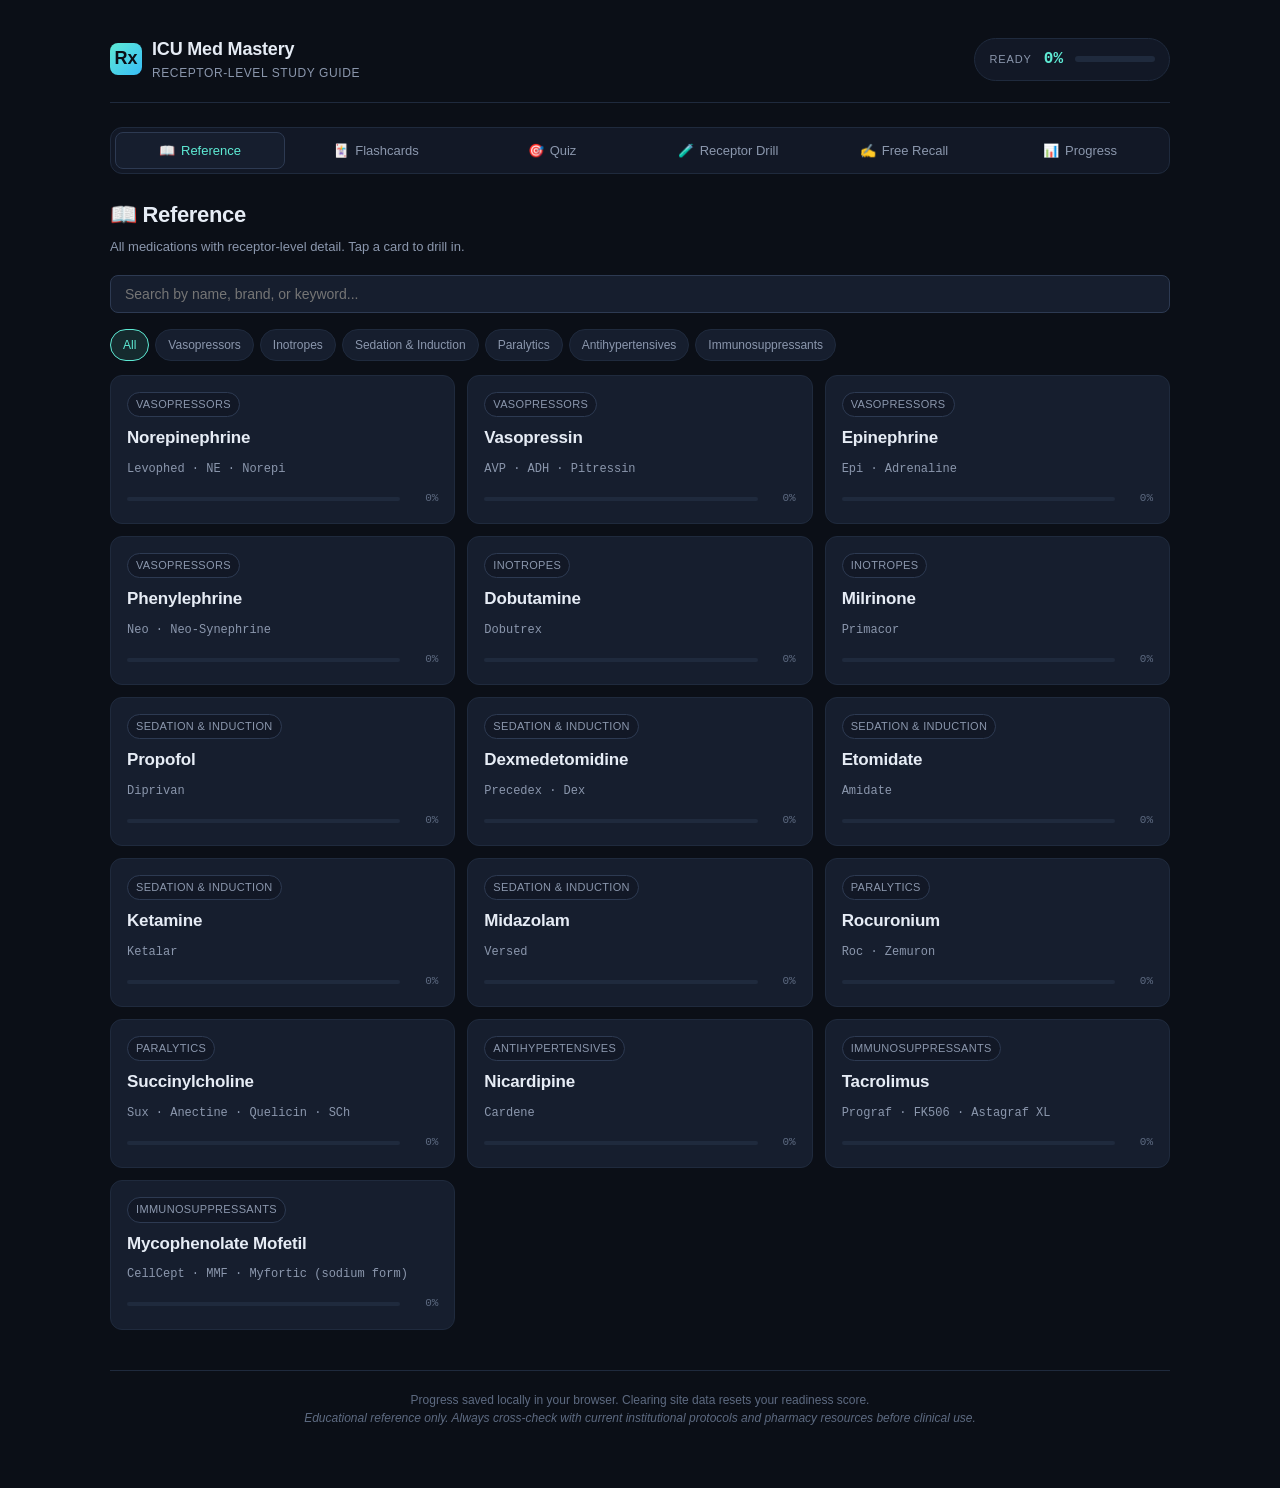
==== index.html @ 399fc619 "Initial commit: ICU Med Mastery study guide" ====
<!doctype html>
<html lang="en">
  <head>
    <meta charset="utf-8" />
    <meta name="viewport" content="width=device-width, initial-scale=1.0, viewport-fit=cover" />
    <meta name="theme-color" content="#0b0f17" />
    <title>ICU Med Mastery — Receptor-Level Study Guide</title>
    <meta name="description" content="Interactive study tool for high-yield ICU medications — vasopressors, inotropes, sedatives, paralytics, transplant meds. Receptor-level mastery." />
    <link rel="stylesheet" href="./styles.css" />
    <link rel="icon" type="image/svg+xml" href="data:image/svg+xml,%3Csvg xmlns='http://www.w3.org/2000/svg' viewBox='0 0 64 64'%3E%3Crect width='64' height='64' rx='14' fill='%235eead4'/%3E%3Ctext x='50%25' y='58%25' text-anchor='middle' font-family='-apple-system,sans-serif' font-size='32' font-weight='700' fill='%230b0f17'%3ERx%3C/text%3E%3C/svg%3E" />
  </head>
  <body>
    <div class="app">
      <header class="topbar">
        <div class="brand">
          <div class="logo">Rx</div>
          <div>
            <h1>ICU Med Mastery</h1>
            <div class="subtitle">Receptor-level study guide</div>
          </div>
        </div>
        <div class="readiness-pill" title="Overall readiness across all medications">
          <span class="label">Ready</span>
          <span class="score" id="readiness-score">0%</span>
          <div class="readiness-bar"><div class="fill" id="readiness-fill" style="width:0%"></div></div>
        </div>
      </header>

      <nav class="modes" role="tablist">
        <button class="mode-tab active" data-view="view-reference"><span class="icon">📖</span>Reference</button>
        <button class="mode-tab" data-view="view-flashcards"><span class="icon">🃏</span>Flashcards</button>
        <button class="mode-tab" data-view="view-quiz"><span class="icon">🎯</span>Quiz</button>
        <button class="mode-tab" data-view="view-receptor"><span class="icon">🧪</span>Receptor Drill</button>
        <button class="mode-tab" data-view="view-recall"><span class="icon">✍️</span>Free Recall</button>
        <button class="mode-tab" data-view="view-progress"><span class="icon">📊</span>Progress</button>
      </nav>

      <main>
        <section id="view-reference" class="view active"></section>
        <section id="view-flashcards" class="view"></section>
        <section id="view-quiz" class="view"></section>
        <section id="view-receptor" class="view"></section>
        <section id="view-recall" class="view"></section>
        <section id="view-progress" class="view"></section>
      </main>

      <footer>
        <div>Progress saved locally in your browser. Clearing site data resets your readiness score.</div>
        <div class="disclaimer">Educational reference only. Always cross-check with current institutional protocols and pharmacy resources before clinical use.</div>
      </footer>
    </div>

    <script src="./medications.js"></script>
    <script src="./app.js"></script>
  </body>
</html>
---- styles.css ----
/* ============================================================
   ICU Med Mastery — clinical study interface
   ============================================================ */

:root {
  --bg: #0b0f17;
  --bg-elevated: #121826;
  --bg-card: #161e2e;
  --bg-card-hover: #1c2638;
  --border: #1f2a3d;
  --border-strong: #2d3a52;
  --text: #e6ecf5;
  --text-muted: #8b97ad;
  --text-dim: #5d6a81;
  --accent: #5eead4;
  --accent-strong: #14b8a6;
  --accent-dim: rgba(94, 234, 212, 0.12);
  --danger: #f87171;
  --danger-dim: rgba(248, 113, 113, 0.12);
  --warning: #fbbf24;
  --warning-dim: rgba(251, 191, 36, 0.12);
  --success: #34d399;
  --success-dim: rgba(52, 211, 153, 0.12);
  --info: #60a5fa;
  --info-dim: rgba(96, 165, 250, 0.12);
  --shadow: 0 8px 24px rgba(0, 0, 0, 0.35);
  --radius: 12px;
  --radius-sm: 8px;
  --font-mono: ui-monospace, "SF Mono", Menlo, Consolas, monospace;
}

* { box-sizing: border-box; }

html, body {
  margin: 0;
  padding: 0;
  background: var(--bg);
  color: var(--text);
  font-family: -apple-system, BlinkMacSystemFont, "Inter", "Segoe UI", Roboto, sans-serif;
  -webkit-font-smoothing: antialiased;
  line-height: 1.55;
  font-size: 15px;
}

a { color: var(--accent); text-decoration: none; }
a:hover { text-decoration: underline; }

button {
  font-family: inherit;
  cursor: pointer;
  border: 1px solid var(--border-strong);
  background: var(--bg-card);
  color: var(--text);
  padding: 8px 14px;
  border-radius: var(--radius-sm);
  font-size: 14px;
  transition: all 0.15s ease;
}
button:hover:not(:disabled) {
  background: var(--bg-card-hover);
  border-color: var(--accent);
}
button:disabled { opacity: 0.5; cursor: not-allowed; }
button.primary {
  background: var(--accent);
  color: #0b0f17;
  border-color: var(--accent);
  font-weight: 600;
}
button.primary:hover:not(:disabled) { background: var(--accent-strong); }
button.ghost { background: transparent; border-color: var(--border); }
button.danger { color: var(--danger); border-color: var(--danger); }
button.danger:hover:not(:disabled) { background: var(--danger-dim); }

/* ───── Layout ───── */
.app {
  max-width: 1100px;
  margin: 0 auto;
  padding: 24px 20px 60px;
}

header.topbar {
  display: flex;
  align-items: center;
  justify-content: space-between;
  gap: 20px;
  padding: 12px 0 20px;
  border-bottom: 1px solid var(--border);
  margin-bottom: 24px;
}
header .brand {
  display: flex;
  align-items: center;
  gap: 10px;
}
header .brand .logo {
  width: 32px;
  height: 32px;
  border-radius: 8px;
  background: linear-gradient(135deg, var(--accent), #38bdf8);
  display: grid;
  place-items: center;
  color: #0b0f17;
  font-weight: 700;
  font-size: 18px;
}
header .brand h1 {
  margin: 0;
  font-size: 18px;
  letter-spacing: -0.01em;
}
header .brand .subtitle {
  color: var(--text-muted);
  font-size: 12px;
  letter-spacing: 0.05em;
  text-transform: uppercase;
}

.readiness-pill {
  display: flex;
  align-items: center;
  gap: 12px;
  background: var(--bg-elevated);
  border: 1px solid var(--border);
  padding: 8px 14px;
  border-radius: 999px;
}
.readiness-pill .label {
  font-size: 11px;
  color: var(--text-muted);
  letter-spacing: 0.08em;
  text-transform: uppercase;
}
.readiness-pill .score {
  font-family: var(--font-mono);
  font-size: 16px;
  font-weight: 700;
  color: var(--accent);
}
.readiness-bar {
  width: 80px;
  height: 6px;
  background: var(--border);
  border-radius: 999px;
  overflow: hidden;
}
.readiness-bar .fill {
  height: 100%;
  background: linear-gradient(90deg, var(--danger), var(--warning), var(--success));
  transition: width 0.4s ease;
}

/* ───── Mode tabs ───── */
.modes {
  display: flex;
  gap: 6px;
  flex-wrap: wrap;
  margin-bottom: 24px;
  padding: 4px;
  background: var(--bg-elevated);
  border: 1px solid var(--border);
  border-radius: var(--radius);
}
.mode-tab {
  padding: 10px 16px;
  border-radius: var(--radius-sm);
  font-size: 13px;
  font-weight: 500;
  color: var(--text-muted);
  border: 1px solid transparent;
  background: transparent;
  flex: 1;
  min-width: 110px;
}
.mode-tab:hover { color: var(--text); background: var(--bg-card); }
.mode-tab.active {
  background: var(--bg-card);
  color: var(--accent);
  border-color: var(--border-strong);
}
.mode-tab .icon { margin-right: 6px; }

/* ───── View container ───── */
.view {
  display: none;
  animation: fadeIn 0.18s ease;
}
.view.active { display: block; }

@keyframes fadeIn {
  from { opacity: 0; transform: translateY(4px); }
  to { opacity: 1; transform: translateY(0); }
}

.view-header {
  display: flex;
  justify-content: space-between;
  align-items: flex-end;
  margin-bottom: 18px;
  flex-wrap: wrap;
  gap: 12px;
}
.view-header h2 {
  margin: 0;
  font-size: 22px;
  letter-spacing: -0.015em;
}
.view-header .desc {
  color: var(--text-muted);
  font-size: 13px;
  margin-top: 4px;
}
.view-header .actions { display: flex; gap: 8px; align-items: center; }

/* ───── Search + filters ───── */
.filter-bar {
  display: flex;
  gap: 10px;
  margin-bottom: 16px;
  flex-wrap: wrap;
}
.filter-bar input[type="search"] {
  flex: 1;
  min-width: 200px;
  padding: 10px 14px;
  border: 1px solid var(--border-strong);
  background: var(--bg-card);
  color: var(--text);
  border-radius: var(--radius-sm);
  font-family: inherit;
  font-size: 14px;
}
.filter-bar input[type="search"]:focus {
  outline: none;
  border-color: var(--accent);
}
.chip-row { display: flex; gap: 6px; flex-wrap: wrap; }
.chip {
  padding: 6px 12px;
  border-radius: 999px;
  background: var(--bg-card);
  border: 1px solid var(--border);
  font-size: 12px;
  color: var(--text-muted);
  cursor: pointer;
  user-select: none;
}
.chip:hover { background: var(--bg-card-hover); color: var(--text); }
.chip.active {
  background: var(--accent-dim);
  border-color: var(--accent);
  color: var(--accent);
}

/* ───── Drug grid (reference mode) ───── */
.drug-grid {
  display: grid;
  grid-template-columns: repeat(auto-fill, minmax(280px, 1fr));
  gap: 12px;
}
.drug-card {
  background: var(--bg-card);
  border: 1px solid var(--border);
  border-radius: var(--radius);
  padding: 16px;
  cursor: pointer;
  transition: all 0.15s ease;
  display: flex;
  flex-direction: column;
  gap: 8px;
}
.drug-card:hover {
  background: var(--bg-card-hover);
  border-color: var(--accent);
  transform: translateY(-1px);
}
.drug-card .name {
  font-size: 17px;
  font-weight: 600;
  letter-spacing: -0.01em;
}
.drug-card .aliases {
  font-size: 12px;
  color: var(--text-muted);
  font-family: var(--font-mono);
}
.drug-card .category-tag {
  display: inline-block;
  font-size: 11px;
  padding: 3px 8px;
  border-radius: 999px;
  background: var(--bg-elevated);
  border: 1px solid var(--border-strong);
  color: var(--text-muted);
  letter-spacing: 0.03em;
  text-transform: uppercase;
  align-self: flex-start;
}
.drug-card .mastery {
  display: flex;
  align-items: center;
  gap: 6px;
  margin-top: 4px;
}
.drug-card .mastery-bar {
  flex: 1;
  height: 4px;
  background: var(--border);
  border-radius: 999px;
  overflow: hidden;
}
.drug-card .mastery-bar .fill {
  height: 100%;
  background: var(--accent);
  transition: width 0.4s ease;
}
.drug-card .mastery-value {
  font-family: var(--font-mono);
  font-size: 11px;
  color: var(--text-dim);
  min-width: 32px;
  text-align: right;
}

/* ───── Drug detail page (reference) ───── */
.drug-detail { animation: fadeIn 0.2s ease; }
.drug-detail .back {
  background: none;
  border: none;
  color: var(--text-muted);
  padding: 0 0 14px;
  font-size: 13px;
}
.drug-detail .back:hover { color: var(--accent); background: none; }
.drug-detail .header-row {
  display: flex;
  justify-content: space-between;
  flex-wrap: wrap;
  gap: 12px;
  align-items: flex-end;
  margin-bottom: 18px;
}
.drug-detail h2 {
  margin: 0;
  font-size: 28px;
  letter-spacing: -0.02em;
}
.drug-detail .aliases { color: var(--text-muted); font-family: var(--font-mono); margin-top: 4px; }
.drug-detail .sections {
  display: grid;
  grid-template-columns: 1fr 1fr;
  gap: 12px;
}
@media (max-width: 720px) {
  .drug-detail .sections { grid-template-columns: 1fr; }
}
.detail-block {
  background: var(--bg-card);
  border: 1px solid var(--border);
  border-radius: var(--radius);
  padding: 16px 18px;
}
.detail-block.full { grid-column: 1 / -1; }
.detail-block h3 {
  margin: 0 0 10px;
  font-size: 12px;
  letter-spacing: 0.1em;
  text-transform: uppercase;
  color: var(--accent);
}
.detail-block.warn h3 { color: var(--warning); }
.detail-block.danger-block h3 { color: var(--danger); }
.detail-block.info-block h3 { color: var(--info); }
.detail-block ul {
  margin: 0;
  padding-left: 20px;
}
.detail-block ul li { margin-bottom: 4px; }
.detail-block p { margin: 0; }

/* ───── Flashcards ───── */
.flashcard-container {
  display: flex;
  flex-direction: column;
  align-items: center;
  gap: 18px;
}
.flashcard {
  width: 100%;
  max-width: 680px;
  min-height: 360px;
  background: var(--bg-card);
  border: 1px solid var(--border-strong);
  border-radius: var(--radius);
  padding: 28px;
  position: relative;
  cursor: pointer;
  display: flex;
  flex-direction: column;
  justify-content: center;
  box-shadow: var(--shadow);
  transition: transform 0.2s ease;
}
.flashcard:hover { transform: translateY(-2px); }
.flashcard .face-label {
  position: absolute;
  top: 14px;
  right: 18px;
  font-size: 11px;
  color: var(--text-dim);
  letter-spacing: 0.1em;
  text-transform: uppercase;
}
.flashcard .prompt {
  font-size: 13px;
  color: var(--accent);
  letter-spacing: 0.08em;
  text-transform: uppercase;
  margin-bottom: 12px;
}
.flashcard .content {
  font-size: 28px;
  font-weight: 600;
  letter-spacing: -0.015em;
  line-height: 1.3;
}
.flashcard.back .content { font-size: 17px; font-weight: 400; line-height: 1.65; }
.flashcard.back .content strong { color: var(--accent); }
.flashcard .hint {
  margin-top: 18px;
  color: var(--text-dim);
  font-size: 12px;
  text-align: center;
}
.flashcard-controls {
  display: flex;
  gap: 8px;
  flex-wrap: wrap;
  justify-content: center;
  align-items: center;
}
.flashcard-controls .counter {
  font-family: var(--font-mono);
  font-size: 13px;
  color: var(--text-muted);
  margin: 0 8px;
}
.confidence-buttons {
  display: flex;
  gap: 8px;
  margin-top: 12px;
}
.confidence-buttons button {
  flex: 1;
  min-width: 90px;
}
.confidence-buttons .again { color: var(--danger); border-color: var(--danger); }
.confidence-buttons .hard { color: var(--warning); border-color: var(--warning); }
.confidence-buttons .good { color: var(--info); border-color: var(--info); }
.confidence-buttons .easy { color: var(--success); border-color: var(--success); }
.confidence-buttons button:hover {
  background-color: currentColor;
  color: var(--bg) !important;
}

/* ───── Quiz / Test modes ───── */
.quiz {
  max-width: 700px;
  margin: 0 auto;
}
.quiz-stats {
  display: flex;
  justify-content: space-between;
  align-items: center;
  margin-bottom: 18px;
  font-family: var(--font-mono);
  font-size: 13px;
  color: var(--text-muted);
}
.quiz-progress {
  flex: 1;
  height: 4px;
  background: var(--border);
  border-radius: 999px;
  margin: 0 16px;
  overflow: hidden;
}
.quiz-progress .fill {
  height: 100%;
  background: var(--accent);
  transition: width 0.4s ease;
}
.question-card {
  background: var(--bg-card);
  border: 1px solid var(--border);
  border-radius: var(--radius);
  padding: 24px;
}
.question-card .q-meta {
  font-size: 11px;
  color: var(--text-dim);
  letter-spacing: 0.1em;
  text-transform: uppercase;
  margin-bottom: 10px;
}
.question-card .q-text {
  font-size: 18px;
  margin: 0 0 20px;
  letter-spacing: -0.01em;
  line-height: 1.45;
}
.choice-list {
  display: flex;
  flex-direction: column;
  gap: 8px;
}
.choice {
  text-align: left;
  background: var(--bg-elevated);
  border: 1px solid var(--border);
  padding: 14px 16px;
  border-radius: var(--radius-sm);
  font-size: 15px;
  display: flex;
  align-items: flex-start;
  gap: 12px;
  color: var(--text);
  cursor: pointer;
  transition: all 0.15s ease;
}
.choice:hover:not(.disabled) {
  background: var(--bg-card-hover);
  border-color: var(--accent);
}
.choice .letter {
  font-family: var(--font-mono);
  font-weight: 700;
  color: var(--text-muted);
  flex-shrink: 0;
  min-width: 18px;
}
.choice.correct {
  background: var(--success-dim);
  border-color: var(--success);
  color: var(--success);
}
.choice.correct .letter { color: var(--success); }
.choice.wrong {
  background: var(--danger-dim);
  border-color: var(--danger);
  color: var(--danger);
}
.choice.wrong .letter { color: var(--danger); }
.choice.disabled { cursor: default; }
.feedback {
  margin-top: 18px;
  padding: 14px 16px;
  border-radius: var(--radius-sm);
  font-size: 14px;
  line-height: 1.5;
}
.feedback.correct { background: var(--success-dim); border-left: 3px solid var(--success); }
.feedback.wrong { background: var(--danger-dim); border-left: 3px solid var(--danger); }
.feedback strong { color: var(--accent); }

/* Free-recall mode */
.recall-prompt {
  background: var(--bg-card);
  border: 1px solid var(--border);
  border-radius: var(--radius);
  padding: 22px;
}
.recall-prompt h3 { margin: 0 0 4px; font-size: 24px; letter-spacing: -0.015em; }
.recall-prompt .category-tag { margin-bottom: 14px; }
.recall-prompt textarea {
  width: 100%;
  min-height: 160px;
  background: var(--bg-elevated);
  border: 1px solid var(--border-strong);
  border-radius: var(--radius-sm);
  color: var(--text);
  padding: 12px 14px;
  font-family: inherit;
  font-size: 14px;
  resize: vertical;
  line-height: 1.55;
}
.recall-prompt textarea:focus { outline: none; border-color: var(--accent); }

/* ───── Quiz results ───── */
.results {
  text-align: center;
  padding: 30px 20px;
  background: var(--bg-card);
  border: 1px solid var(--border);
  border-radius: var(--radius);
}
.results h2 { margin: 0; font-size: 28px; }
.results .score-display {
  font-family: var(--font-mono);
  font-size: 56px;
  font-weight: 700;
  color: var(--accent);
  margin: 20px 0 8px;
  letter-spacing: -0.02em;
}
.results .score-fraction { color: var(--text-muted); margin-bottom: 24px; }
.results .stats-row {
  display: flex;
  gap: 16px;
  justify-content: center;
  flex-wrap: wrap;
  margin-bottom: 24px;
}
.results .stat-card {
  background: var(--bg-elevated);
  border: 1px solid var(--border);
  border-radius: var(--radius-sm);
  padding: 12px 18px;
  min-width: 100px;
}
.results .stat-card .label {
  font-size: 11px;
  letter-spacing: 0.08em;
  text-transform: uppercase;
  color: var(--text-muted);
}
.results .stat-card .value {
  font-family: var(--font-mono);
  font-size: 22px;
  font-weight: 700;
  margin-top: 4px;
}

/* ───── Progress dashboard ───── */
.dashboard {
  display: grid;
  grid-template-columns: 1fr 1fr;
  gap: 14px;
  margin-bottom: 24px;
}
@media (max-width: 720px) {
  .dashboard { grid-template-columns: 1fr; }
}
.stat-tile {
  background: var(--bg-card);
  border: 1px solid var(--border);
  border-radius: var(--radius);
  padding: 18px 20px;
}
.stat-tile .label {
  font-size: 11px;
  color: var(--text-muted);
  letter-spacing: 0.1em;
  text-transform: uppercase;
}
.stat-tile .big {
  font-family: var(--font-mono);
  font-size: 36px;
  font-weight: 700;
  letter-spacing: -0.02em;
  margin: 8px 0 4px;
}
.stat-tile .sub { color: var(--text-dim); font-size: 12px; }
.stat-tile.accent .big { color: var(--accent); }

.mastery-list {
  background: var(--bg-card);
  border: 1px solid var(--border);
  border-radius: var(--radius);
  padding: 18px 20px;
}
.mastery-list h3 {
  margin: 0 0 14px;
  font-size: 13px;
  letter-spacing: 0.08em;
  text-transform: uppercase;
  color: var(--text-muted);
}
.mastery-row {
  display: flex;
  align-items: center;
  gap: 12px;
  padding: 8px 0;
  border-bottom: 1px solid var(--border);
}
.mastery-row:last-child { border-bottom: none; }
.mastery-row .name { flex: 1; font-size: 14px; }
.mastery-row .mastery-bar {
  width: 140px;
  height: 6px;
  background: var(--border);
  border-radius: 999px;
  overflow: hidden;
}
.mastery-row .mastery-bar .fill {
  height: 100%;
  background: var(--accent);
}
.mastery-row .pct {
  font-family: var(--font-mono);
  font-size: 12px;
  color: var(--text-muted);
  min-width: 40px;
  text-align: right;
}

.empty-state {
  text-align: center;
  padding: 60px 20px;
  color: var(--text-muted);
}
.empty-state h3 { color: var(--text); margin-bottom: 8px; }

/* ───── Toast ───── */
.toast {
  position: fixed;
  bottom: 24px;
  left: 50%;
  transform: translateX(-50%);
  background: var(--bg-card);
  border: 1px solid var(--border-strong);
  border-left: 3px solid var(--accent);
  padding: 12px 18px;
  border-radius: var(--radius-sm);
  box-shadow: var(--shadow);
  font-size: 13px;
  z-index: 1000;
  animation: slideUp 0.25s ease;
}
@keyframes slideUp {
  from { transform: translate(-50%, 8px); opacity: 0; }
  to { transform: translate(-50%, 0); opacity: 1; }
}

/* ───── Footer ───── */
footer {
  margin-top: 40px;
  padding-top: 20px;
  border-top: 1px solid var(--border);
  color: var(--text-dim);
  font-size: 12px;
  text-align: center;
}
footer .disclaimer { font-style: italic; }

/* ───── Mobile tweaks ───── */
@media (max-width: 560px) {
  .app { padding: 16px 14px 40px; }
  .mode-tab { min-width: auto; padding: 8px 10px; font-size: 12px; }
  .flashcard { padding: 20px; min-height: 280px; }
  .flashcard .content { font-size: 22px; }
  .flashcard.back .content { font-size: 15px; }
  .drug-detail h2 { font-size: 22px; }
  header.topbar { flex-wrap: wrap; }
}
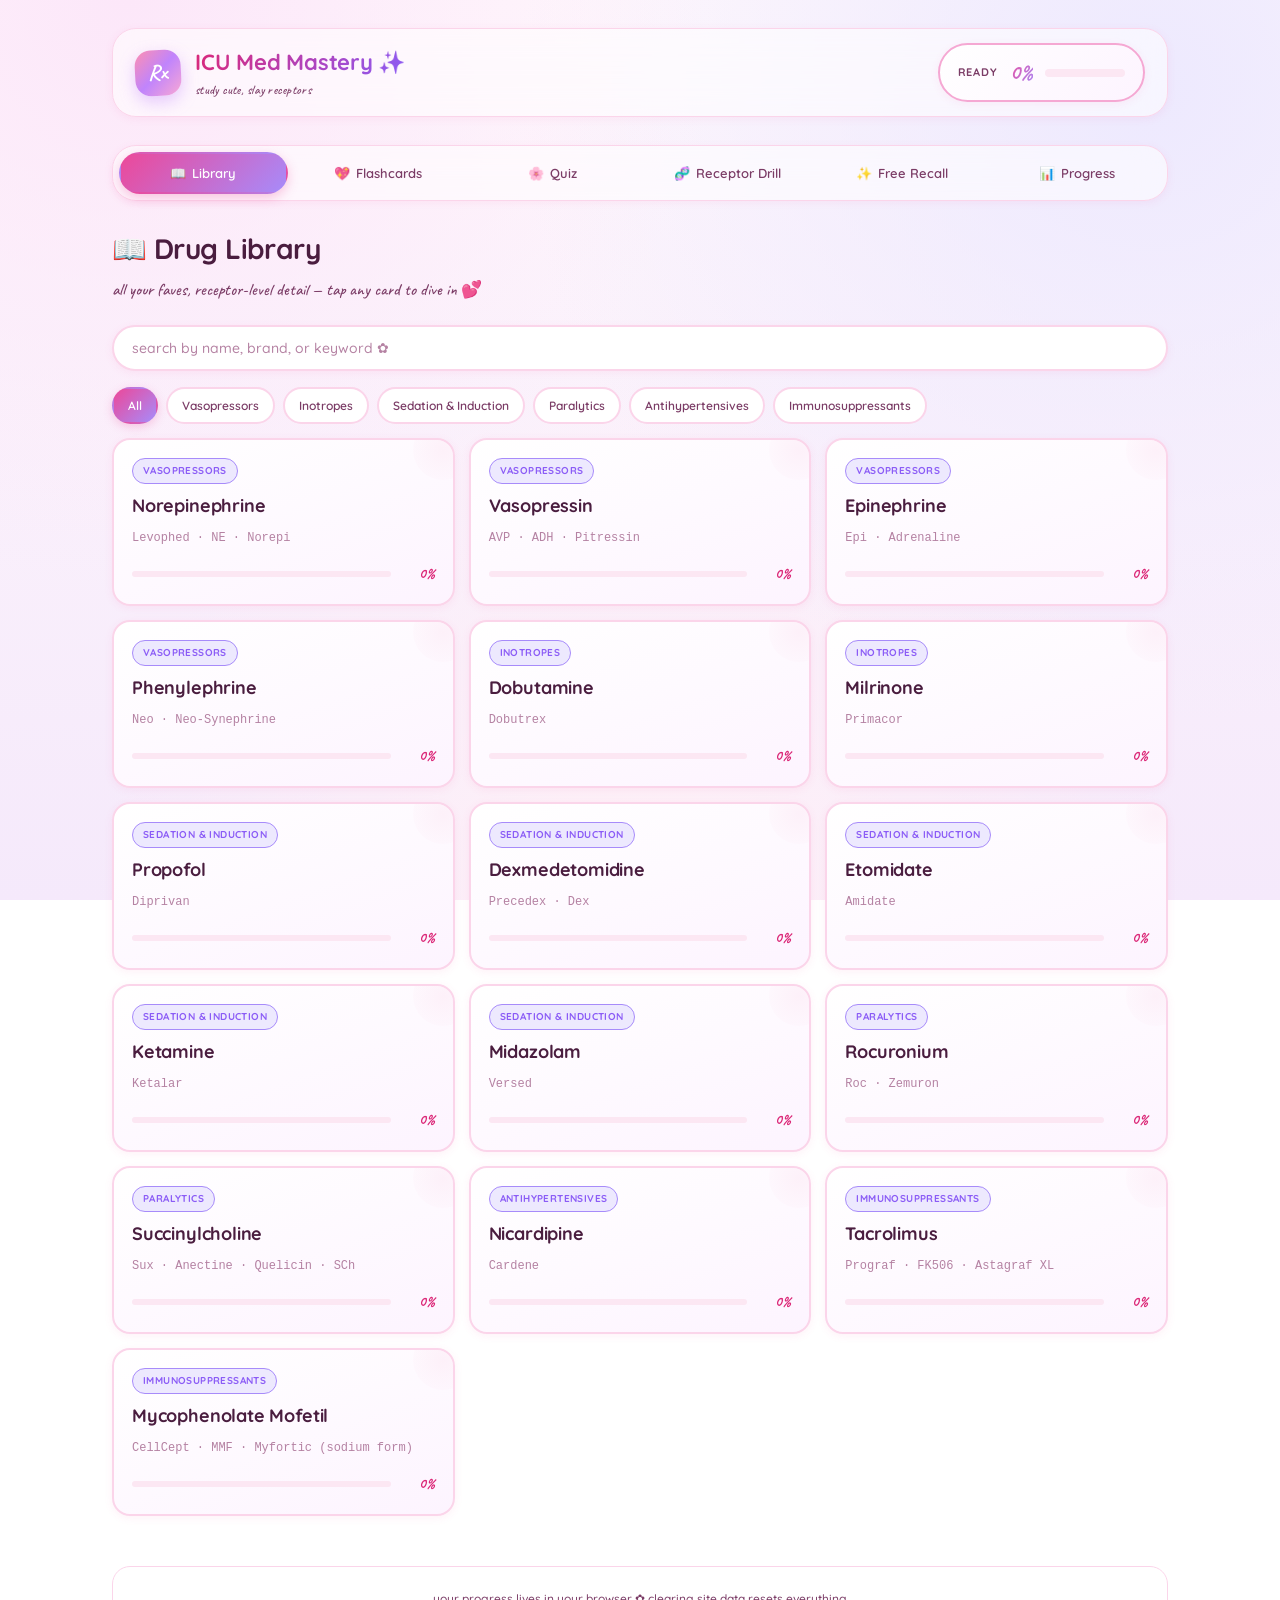
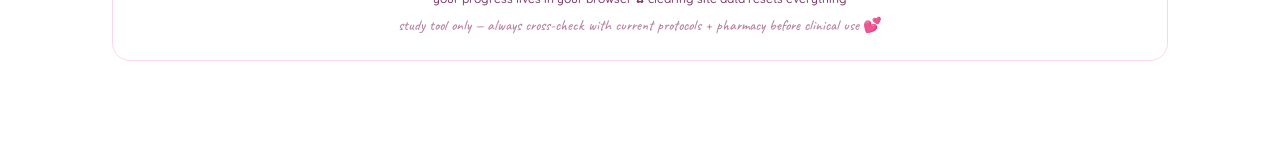
==== commit 1326ca04: "Reskin: pastel pink + lavender theme with Quicksand/Caveat fonts" ====
--- a/index.html
+++ b/index.html
@@ -15,8 +15,8 @@
         <div class="brand">
           <div class="logo">Rx</div>
           <div>
-            <h1>ICU Med Mastery</h1>
-            <div class="subtitle">Receptor-level study guide</div>
+            <h1>ICU Med Mastery <span class="sparkle">✨</span></h1>
+            <div class="subtitle">study cute, slay receptors</div>
           </div>
         </div>
         <div class="readiness-pill" title="Overall readiness across all medications">
@@ -27,11 +27,11 @@
       </header>
 
       <nav class="modes" role="tablist">
-        <button class="mode-tab active" data-view="view-reference"><span class="icon">📖</span>Reference</button>
-        <button class="mode-tab" data-view="view-flashcards"><span class="icon">🃏</span>Flashcards</button>
-        <button class="mode-tab" data-view="view-quiz"><span class="icon">🎯</span>Quiz</button>
-        <button class="mode-tab" data-view="view-receptor"><span class="icon">🧪</span>Receptor Drill</button>
-        <button class="mode-tab" data-view="view-recall"><span class="icon">✍️</span>Free Recall</button>
+        <button class="mode-tab active" data-view="view-reference"><span class="icon">📖</span>Library</button>
+        <button class="mode-tab" data-view="view-flashcards"><span class="icon">💖</span>Flashcards</button>
+        <button class="mode-tab" data-view="view-quiz"><span class="icon">🌸</span>Quiz</button>
+        <button class="mode-tab" data-view="view-receptor"><span class="icon">🧬</span>Receptor Drill</button>
+        <button class="mode-tab" data-view="view-recall"><span class="icon">✨</span>Free Recall</button>
         <button class="mode-tab" data-view="view-progress"><span class="icon">📊</span>Progress</button>
       </nav>
 
@@ -45,8 +45,8 @@
       </main>
 
       <footer>
-        <div>Progress saved locally in your browser. Clearing site data resets your readiness score.</div>
-        <div class="disclaimer">Educational reference only. Always cross-check with current institutional protocols and pharmacy resources before clinical use.</div>
+        <div>your progress lives in your browser ✿ clearing site data resets everything</div>
+        <div class="disclaimer">study tool only — always cross-check with current protocols + pharmacy before clinical use 💕</div>
       </footer>
     </div>
 
--- a/styles.css
+++ b/styles.css
@@ -1,32 +1,57 @@
 /* ============================================================
-   ICU Med Mastery — clinical study interface
+   ICU Med Mastery — pastel study interface ✿
    ============================================================ */
 
+@import url('https://fonts.googleapis.com/css2?family=Quicksand:wght@400;500;600;700&family=Caveat:wght@500;700&display=swap');
+
 :root {
-  --bg: #0b0f17;
-  --bg-elevated: #121826;
-  --bg-card: #161e2e;
-  --bg-card-hover: #1c2638;
-  --border: #1f2a3d;
-  --border-strong: #2d3a52;
-  --text: #e6ecf5;
-  --text-muted: #8b97ad;
-  --text-dim: #5d6a81;
-  --accent: #5eead4;
-  --accent-strong: #14b8a6;
-  --accent-dim: rgba(94, 234, 212, 0.12);
-  --danger: #f87171;
-  --danger-dim: rgba(248, 113, 113, 0.12);
-  --warning: #fbbf24;
-  --warning-dim: rgba(251, 191, 36, 0.12);
-  --success: #34d399;
-  --success-dim: rgba(52, 211, 153, 0.12);
-  --info: #60a5fa;
-  --info-dim: rgba(96, 165, 250, 0.12);
-  --shadow: 0 8px 24px rgba(0, 0, 0, 0.35);
-  --radius: 12px;
-  --radius-sm: 8px;
-  --font-mono: ui-monospace, "SF Mono", Menlo, Consolas, monospace;
+  --bg-start: #fff1f7;
+  --bg-mid: #fce7f9;
+  --bg-end: #ede9fe;
+
+  --paper: #ffffff;
+  --paper-tint: #fdf4ff;
+  --paper-soft: #fef7fb;
+  --paper-hover: #fce8f6;
+
+  --ink: #4a1d3f;
+  --ink-soft: #7b3c66;
+  --ink-mute: #b582a3;
+  --ink-faint: #d9b5cc;
+
+  --border: #fbd5ea;
+  --border-strong: #f5a8d3;
+
+  --pink: #ec4899;
+  --pink-deep: #db2777;
+  --pink-soft: #fce7f3;
+  --pink-glow: rgba(236, 72, 153, 0.18);
+
+  --lavender: #a78bfa;
+  --lavender-deep: #8b5cf6;
+  --lavender-soft: #ede9fe;
+
+  --peach: #fb923c;
+  --peach-soft: #fed7aa;
+
+  --mint: #34d399;
+  --mint-soft: #d1fae5;
+
+  --coral: #fb7185;
+  --coral-soft: #ffe4e6;
+
+  --gold: #fbbf24;
+  --gold-soft: #fef3c7;
+
+  --shadow-sm: 0 2px 8px rgba(236, 72, 153, 0.08);
+  --shadow-md: 0 8px 24px rgba(236, 72, 153, 0.12);
+  --shadow-lg: 0 16px 40px rgba(167, 139, 250, 0.18);
+
+  --radius: 18px;
+  --radius-sm: 12px;
+  --radius-lg: 24px;
+  --font-mono: "SF Mono", ui-monospace, Menlo, Consolas, monospace;
+  --font-fun: 'Caveat', cursive;
 }
 
 * { box-sizing: border-box; }
@@ -34,49 +59,76 @@
 html, body {
   margin: 0;
   padding: 0;
-  background: var(--bg);
-  color: var(--text);
-  font-family: -apple-system, BlinkMacSystemFont, "Inter", "Segoe UI", Roboto, sans-serif;
+  min-height: 100vh;
+  background:
+    radial-gradient(circle at 10% 0%, #fce7f9 0%, transparent 40%),
+    radial-gradient(circle at 90% 10%, #ede9fe 0%, transparent 45%),
+    radial-gradient(circle at 50% 100%, #fff1f7 0%, transparent 50%),
+    linear-gradient(180deg, #fff8fc 0%, #f5e9fb 100%);
+  background-attachment: fixed;
+  color: var(--ink);
+  font-family: 'Quicksand', -apple-system, BlinkMacSystemFont, "Segoe UI", sans-serif;
   -webkit-font-smoothing: antialiased;
-  line-height: 1.55;
+  line-height: 1.6;
   font-size: 15px;
-}
-
-a { color: var(--accent); text-decoration: none; }
-a:hover { text-decoration: underline; }
+  font-weight: 500;
+}
+
+a { color: var(--pink-deep); text-decoration: none; font-weight: 600; }
+a:hover { text-decoration: underline; text-decoration-style: wavy; }
 
 button {
   font-family: inherit;
+  font-weight: 600;
   cursor: pointer;
-  border: 1px solid var(--border-strong);
-  background: var(--bg-card);
-  color: var(--text);
-  padding: 8px 14px;
-  border-radius: var(--radius-sm);
+  border: 2px solid var(--border-strong);
+  background: var(--paper);
+  color: var(--ink);
+  padding: 9px 18px;
+  border-radius: 999px;
   font-size: 14px;
-  transition: all 0.15s ease;
+  transition: all 0.18s ease;
+  box-shadow: var(--shadow-sm);
 }
 button:hover:not(:disabled) {
-  background: var(--bg-card-hover);
-  border-color: var(--accent);
-}
-button:disabled { opacity: 0.5; cursor: not-allowed; }
+  background: var(--paper-hover);
+  border-color: var(--pink);
+  transform: translateY(-1px);
+  box-shadow: var(--shadow-md);
+}
+button:active:not(:disabled) { transform: translateY(0); }
+button:disabled { opacity: 0.45; cursor: not-allowed; }
+
 button.primary {
-  background: var(--accent);
-  color: #0b0f17;
-  border-color: var(--accent);
-  font-weight: 600;
-}
-button.primary:hover:not(:disabled) { background: var(--accent-strong); }
-button.ghost { background: transparent; border-color: var(--border); }
-button.danger { color: var(--danger); border-color: var(--danger); }
-button.danger:hover:not(:disabled) { background: var(--danger-dim); }
+  background: linear-gradient(135deg, var(--pink), var(--lavender));
+  color: white;
+  border-color: transparent;
+  box-shadow: 0 4px 14px rgba(236, 72, 153, 0.35);
+}
+button.primary:hover:not(:disabled) {
+  background: linear-gradient(135deg, var(--pink-deep), var(--lavender-deep));
+  box-shadow: 0 8px 22px rgba(236, 72, 153, 0.45);
+}
+button.ghost {
+  background: rgba(255, 255, 255, 0.6);
+  border-color: var(--border);
+  backdrop-filter: blur(10px);
+}
+button.danger {
+  color: var(--coral);
+  border-color: var(--coral);
+  background: var(--coral-soft);
+}
+button.danger:hover:not(:disabled) {
+  background: var(--coral);
+  color: white;
+}
 
 /* ───── Layout ───── */
 .app {
   max-width: 1100px;
   margin: 0 auto;
-  padding: 24px 20px 60px;
+  padding: 28px 22px 80px;
 }
 
 header.topbar {
@@ -84,70 +136,90 @@
   align-items: center;
   justify-content: space-between;
   gap: 20px;
-  padding: 12px 0 20px;
-  border-bottom: 1px solid var(--border);
-  margin-bottom: 24px;
+  padding: 14px 22px;
+  background: rgba(255, 255, 255, 0.55);
+  backdrop-filter: blur(20px);
+  border: 1.5px solid var(--border);
+  border-radius: var(--radius-lg);
+  margin-bottom: 28px;
+  box-shadow: var(--shadow-sm);
 }
 header .brand {
   display: flex;
   align-items: center;
-  gap: 10px;
+  gap: 14px;
 }
 header .brand .logo {
-  width: 32px;
-  height: 32px;
-  border-radius: 8px;
-  background: linear-gradient(135deg, var(--accent), #38bdf8);
+  width: 46px;
+  height: 46px;
+  border-radius: 16px;
+  background: linear-gradient(135deg, #ff8fb1, #c084fc, #f9a8d4);
   display: grid;
   place-items: center;
-  color: #0b0f17;
-  font-weight: 700;
-  font-size: 18px;
-}
+  color: white;
+  font-weight: 700;
+  font-size: 22px;
+  font-family: var(--font-fun);
+  box-shadow: 0 6px 16px rgba(192, 132, 252, 0.4);
+  transform: rotate(-3deg);
+  transition: transform 0.3s ease;
+}
+header .brand .logo:hover { transform: rotate(3deg) scale(1.08); }
 header .brand h1 {
   margin: 0;
-  font-size: 18px;
+  font-size: 22px;
   letter-spacing: -0.01em;
+  font-weight: 700;
+  background: linear-gradient(120deg, var(--pink-deep), var(--lavender-deep));
+  -webkit-background-clip: text;
+  -webkit-text-fill-color: transparent;
+  background-clip: text;
 }
 header .brand .subtitle {
-  color: var(--text-muted);
-  font-size: 12px;
-  letter-spacing: 0.05em;
-  text-transform: uppercase;
+  color: var(--ink-soft);
+  font-size: 13px;
+  font-family: var(--font-fun);
+  font-weight: 500;
+  letter-spacing: 0.02em;
 }
 
 .readiness-pill {
   display: flex;
   align-items: center;
   gap: 12px;
-  background: var(--bg-elevated);
-  border: 1px solid var(--border);
-  padding: 8px 14px;
-  border-radius: 999px;
+  background: linear-gradient(135deg, #fff, var(--paper-tint));
+  border: 2px solid var(--border-strong);
+  padding: 10px 18px;
+  border-radius: 999px;
+  box-shadow: var(--shadow-sm);
 }
 .readiness-pill .label {
   font-size: 11px;
-  color: var(--text-muted);
+  color: var(--ink-soft);
   letter-spacing: 0.08em;
   text-transform: uppercase;
+  font-weight: 700;
 }
 .readiness-pill .score {
-  font-family: var(--font-mono);
-  font-size: 16px;
-  font-weight: 700;
-  color: var(--accent);
+  font-family: var(--font-fun);
+  font-size: 22px;
+  font-weight: 700;
+  background: linear-gradient(120deg, var(--pink), var(--lavender));
+  -webkit-background-clip: text;
+  -webkit-text-fill-color: transparent;
+  background-clip: text;
 }
 .readiness-bar {
   width: 80px;
-  height: 6px;
-  background: var(--border);
+  height: 8px;
+  background: var(--pink-soft);
   border-radius: 999px;
   overflow: hidden;
 }
 .readiness-bar .fill {
   height: 100%;
-  background: linear-gradient(90deg, var(--danger), var(--warning), var(--success));
-  transition: width 0.4s ease;
+  background: linear-gradient(90deg, var(--coral), var(--gold), var(--mint));
+  transition: width 0.5s cubic-bezier(.4,1.6,.6,1);
 }
 
 /* ───── Mode tabs ───── */
@@ -155,40 +227,50 @@
   display: flex;
   gap: 6px;
   flex-wrap: wrap;
-  margin-bottom: 24px;
-  padding: 4px;
-  background: var(--bg-elevated);
-  border: 1px solid var(--border);
-  border-radius: var(--radius);
+  margin-bottom: 26px;
+  padding: 6px;
+  background: rgba(255, 255, 255, 0.55);
+  backdrop-filter: blur(20px);
+  border: 1.5px solid var(--border);
+  border-radius: var(--radius-lg);
+  box-shadow: var(--shadow-sm);
 }
 .mode-tab {
-  padding: 10px 16px;
-  border-radius: var(--radius-sm);
+  padding: 11px 16px;
+  border-radius: 999px;
   font-size: 13px;
-  font-weight: 500;
-  color: var(--text-muted);
-  border: 1px solid transparent;
+  font-weight: 600;
+  color: var(--ink-soft);
+  border: 2px solid transparent;
   background: transparent;
   flex: 1;
   min-width: 110px;
-}
-.mode-tab:hover { color: var(--text); background: var(--bg-card); }
+  box-shadow: none;
+}
+.mode-tab:hover {
+  color: var(--pink-deep);
+  background: var(--paper-hover);
+  transform: translateY(0);
+  box-shadow: none;
+}
 .mode-tab.active {
-  background: var(--bg-card);
-  color: var(--accent);
-  border-color: var(--border-strong);
-}
+  background: linear-gradient(135deg, var(--pink), var(--lavender));
+  color: white;
+  border-color: transparent;
+  box-shadow: 0 4px 12px rgba(236, 72, 153, 0.3);
+}
+.mode-tab.active:hover { color: white; }
 .mode-tab .icon { margin-right: 6px; }
 
 /* ───── View container ───── */
 .view {
   display: none;
-  animation: fadeIn 0.18s ease;
+  animation: fadeIn 0.25s ease;
 }
 .view.active { display: block; }
 
 @keyframes fadeIn {
-  from { opacity: 0; transform: translateY(4px); }
+  from { opacity: 0; transform: translateY(6px); }
   to { opacity: 1; transform: translateY(0); }
 }
 
@@ -196,21 +278,26 @@
   display: flex;
   justify-content: space-between;
   align-items: flex-end;
-  margin-bottom: 18px;
+  margin-bottom: 22px;
   flex-wrap: wrap;
   gap: 12px;
 }
 .view-header h2 {
   margin: 0;
-  font-size: 22px;
-  letter-spacing: -0.015em;
+  font-size: 28px;
+  letter-spacing: -0.02em;
+  font-weight: 700;
+  color: var(--ink);
 }
 .view-header .desc {
-  color: var(--text-muted);
-  font-size: 13px;
+  color: var(--ink-soft);
+  font-size: 14px;
   margin-top: 4px;
-}
-.view-header .actions { display: flex; gap: 8px; align-items: center; }
+  font-family: var(--font-fun);
+  font-weight: 500;
+  font-size: 17px;
+}
+.view-header .actions { display: flex; gap: 8px; align-items: center; flex-wrap: wrap; }
 
 /* ───── Search + filters ───── */
 .filter-bar {
@@ -222,412 +309,573 @@
 .filter-bar input[type="search"] {
   flex: 1;
   min-width: 200px;
-  padding: 10px 14px;
-  border: 1px solid var(--border-strong);
-  background: var(--bg-card);
-  color: var(--text);
-  border-radius: var(--radius-sm);
+  padding: 12px 18px;
+  border: 2px solid var(--border);
+  background: var(--paper);
+  color: var(--ink);
+  border-radius: 999px;
   font-family: inherit;
   font-size: 14px;
-}
+  font-weight: 500;
+  box-shadow: var(--shadow-sm);
+  transition: all 0.15s ease;
+}
+.filter-bar input[type="search"]::placeholder { color: var(--ink-mute); }
 .filter-bar input[type="search"]:focus {
   outline: none;
-  border-color: var(--accent);
-}
-.chip-row { display: flex; gap: 6px; flex-wrap: wrap; }
+  border-color: var(--pink);
+  box-shadow: 0 0 0 4px var(--pink-glow);
+}
+.chip-row { display: flex; gap: 8px; flex-wrap: wrap; }
 .chip {
-  padding: 6px 12px;
-  border-radius: 999px;
-  background: var(--bg-card);
-  border: 1px solid var(--border);
+  padding: 7px 14px;
+  border-radius: 999px;
+  background: var(--paper);
+  border: 2px solid var(--border);
   font-size: 12px;
-  color: var(--text-muted);
+  color: var(--ink-soft);
   cursor: pointer;
   user-select: none;
-}
-.chip:hover { background: var(--bg-card-hover); color: var(--text); }
+  font-weight: 600;
+  transition: all 0.15s ease;
+}
+.chip:hover { background: var(--paper-hover); color: var(--pink-deep); }
 .chip.active {
-  background: var(--accent-dim);
-  border-color: var(--accent);
-  color: var(--accent);
+  background: linear-gradient(135deg, var(--pink), var(--lavender));
+  border-color: transparent;
+  color: white;
+  box-shadow: 0 3px 10px rgba(236, 72, 153, 0.25);
 }
 
 /* ───── Drug grid (reference mode) ───── */
 .drug-grid {
   display: grid;
   grid-template-columns: repeat(auto-fill, minmax(280px, 1fr));
-  gap: 12px;
+  gap: 14px;
 }
 .drug-card {
-  background: var(--bg-card);
-  border: 1px solid var(--border);
+  background: linear-gradient(160deg, var(--paper) 0%, var(--paper-tint) 100%);
+  border: 2px solid var(--border);
   border-radius: var(--radius);
-  padding: 16px;
+  padding: 18px;
   cursor: pointer;
-  transition: all 0.15s ease;
+  transition: all 0.2s ease;
   display: flex;
   flex-direction: column;
   gap: 8px;
+  position: relative;
+  overflow: hidden;
+  box-shadow: var(--shadow-sm);
+}
+.drug-card::before {
+  content: "";
+  position: absolute;
+  top: -20px;
+  right: -20px;
+  width: 60px;
+  height: 60px;
+  background: radial-gradient(circle, var(--pink-soft), transparent);
+  border-radius: 50%;
+  opacity: 0.5;
+  transition: all 0.3s ease;
 }
 .drug-card:hover {
-  background: var(--bg-card-hover);
-  border-color: var(--accent);
-  transform: translateY(-1px);
+  border-color: var(--pink);
+  transform: translateY(-3px) rotate(-0.5deg);
+  box-shadow: var(--shadow-md);
+}
+.drug-card:hover::before {
+  transform: scale(1.5);
+  opacity: 0.7;
 }
 .drug-card .name {
-  font-size: 17px;
-  font-weight: 600;
+  font-size: 18px;
+  font-weight: 700;
   letter-spacing: -0.01em;
+  color: var(--ink);
 }
 .drug-card .aliases {
   font-size: 12px;
-  color: var(--text-muted);
+  color: var(--ink-mute);
   font-family: var(--font-mono);
 }
 .drug-card .category-tag {
   display: inline-block;
-  font-size: 11px;
-  padding: 3px 8px;
-  border-radius: 999px;
-  background: var(--bg-elevated);
-  border: 1px solid var(--border-strong);
-  color: var(--text-muted);
-  letter-spacing: 0.03em;
+  font-size: 10px;
+  padding: 4px 10px;
+  border-radius: 999px;
+  background: var(--lavender-soft);
+  border: 1.5px solid var(--lavender);
+  color: var(--lavender-deep);
+  letter-spacing: 0.04em;
   text-transform: uppercase;
   align-self: flex-start;
+  font-weight: 700;
 }
 .drug-card .mastery {
   display: flex;
   align-items: center;
-  gap: 6px;
-  margin-top: 4px;
+  gap: 8px;
+  margin-top: 6px;
 }
 .drug-card .mastery-bar {
   flex: 1;
-  height: 4px;
-  background: var(--border);
+  height: 6px;
+  background: var(--pink-soft);
   border-radius: 999px;
   overflow: hidden;
 }
 .drug-card .mastery-bar .fill {
   height: 100%;
-  background: var(--accent);
-  transition: width 0.4s ease;
+  background: linear-gradient(90deg, var(--pink), var(--lavender));
+  transition: width 0.5s cubic-bezier(.4,1.6,.6,1);
 }
 .drug-card .mastery-value {
-  font-family: var(--font-mono);
-  font-size: 11px;
-  color: var(--text-dim);
-  min-width: 32px;
+  font-family: var(--font-fun);
+  font-size: 15px;
+  font-weight: 700;
+  color: var(--pink-deep);
+  min-width: 36px;
   text-align: right;
 }
 
 /* ───── Drug detail page (reference) ───── */
-.drug-detail { animation: fadeIn 0.2s ease; }
+.drug-detail { animation: fadeIn 0.25s ease; }
 .drug-detail .back {
-  background: none;
-  border: none;
-  color: var(--text-muted);
-  padding: 0 0 14px;
+  background: var(--paper);
+  border: 2px solid var(--border);
+  color: var(--ink-soft);
+  padding: 8px 16px;
   font-size: 13px;
-}
-.drug-detail .back:hover { color: var(--accent); background: none; }
+  margin-bottom: 16px;
+}
+.drug-detail .back:hover { color: var(--pink-deep); border-color: var(--pink); background: var(--paper-hover); }
 .drug-detail .header-row {
   display: flex;
   justify-content: space-between;
   flex-wrap: wrap;
-  gap: 12px;
+  gap: 14px;
   align-items: flex-end;
-  margin-bottom: 18px;
+  margin-bottom: 22px;
 }
 .drug-detail h2 {
-  margin: 0;
-  font-size: 28px;
-  letter-spacing: -0.02em;
-}
-.drug-detail .aliases { color: var(--text-muted); font-family: var(--font-mono); margin-top: 4px; }
+  margin: 6px 0 4px;
+  font-size: 34px;
+  letter-spacing: -0.025em;
+  font-weight: 700;
+  background: linear-gradient(120deg, var(--pink-deep), var(--lavender-deep));
+  -webkit-background-clip: text;
+  -webkit-text-fill-color: transparent;
+  background-clip: text;
+}
+.drug-detail .aliases {
+  color: var(--ink-mute);
+  font-family: var(--font-mono);
+  font-size: 13px;
+}
 .drug-detail .sections {
   display: grid;
   grid-template-columns: 1fr 1fr;
-  gap: 12px;
+  gap: 14px;
 }
 @media (max-width: 720px) {
   .drug-detail .sections { grid-template-columns: 1fr; }
 }
 .detail-block {
-  background: var(--bg-card);
-  border: 1px solid var(--border);
+  background: var(--paper);
+  border: 2px solid var(--border);
   border-radius: var(--radius);
-  padding: 16px 18px;
+  padding: 18px 20px;
+  box-shadow: var(--shadow-sm);
+  position: relative;
+  overflow: hidden;
 }
 .detail-block.full { grid-column: 1 / -1; }
 .detail-block h3 {
-  margin: 0 0 10px;
+  margin: 0 0 12px;
   font-size: 12px;
   letter-spacing: 0.1em;
   text-transform: uppercase;
-  color: var(--accent);
-}
-.detail-block.warn h3 { color: var(--warning); }
-.detail-block.danger-block h3 { color: var(--danger); }
-.detail-block.info-block h3 { color: var(--info); }
+  color: var(--pink-deep);
+  font-weight: 700;
+  display: flex;
+  align-items: center;
+  gap: 6px;
+}
+.detail-block h3::before {
+  content: "✿";
+  color: var(--pink);
+  font-size: 14px;
+}
+.detail-block.warn { background: linear-gradient(160deg, #fff7ed, var(--paper)); border-color: var(--peach-soft); }
+.detail-block.warn h3 { color: #c2410c; }
+.detail-block.warn h3::before { content: "⚠"; color: var(--peach); }
+.detail-block.danger-block { background: linear-gradient(160deg, var(--coral-soft), var(--paper)); border-color: #fecdd3; }
+.detail-block.danger-block h3 { color: #be123c; }
+.detail-block.danger-block h3::before { content: "✗"; color: var(--coral); }
+.detail-block.info-block { background: linear-gradient(160deg, var(--lavender-soft), var(--paper)); border-color: #ddd6fe; }
+.detail-block.info-block h3 { color: var(--lavender-deep); }
+.detail-block.info-block h3::before { content: "♡"; color: var(--lavender); }
 .detail-block ul {
   margin: 0;
-  padding-left: 20px;
-}
-.detail-block ul li { margin-bottom: 4px; }
-.detail-block p { margin: 0; }
+  padding-left: 22px;
+}
+.detail-block ul li {
+  margin-bottom: 6px;
+  color: var(--ink);
+}
+.detail-block ul li::marker { color: var(--pink); }
+.detail-block p { margin: 0; color: var(--ink); }
 
 /* ───── Flashcards ───── */
 .flashcard-container {
   display: flex;
   flex-direction: column;
   align-items: center;
-  gap: 18px;
+  gap: 20px;
 }
 .flashcard {
   width: 100%;
   max-width: 680px;
   min-height: 360px;
-  background: var(--bg-card);
-  border: 1px solid var(--border-strong);
-  border-radius: var(--radius);
-  padding: 28px;
+  background: linear-gradient(160deg, #fff 0%, var(--paper-tint) 60%, var(--lavender-soft) 100%);
+  border: 2px solid var(--border-strong);
+  border-radius: var(--radius-lg);
+  padding: 32px;
   position: relative;
   cursor: pointer;
   display: flex;
   flex-direction: column;
   justify-content: center;
-  box-shadow: var(--shadow);
-  transition: transform 0.2s ease;
-}
-.flashcard:hover { transform: translateY(-2px); }
+  box-shadow: var(--shadow-lg);
+  transition: transform 0.25s ease, box-shadow 0.25s ease;
+}
+.flashcard::before {
+  content: "✦";
+  position: absolute;
+  top: 18px;
+  left: 22px;
+  font-size: 18px;
+  color: var(--pink);
+  opacity: 0.6;
+}
+.flashcard::after {
+  content: "✿";
+  position: absolute;
+  bottom: 18px;
+  right: 22px;
+  font-size: 20px;
+  color: var(--lavender);
+  opacity: 0.5;
+}
+.flashcard:hover {
+  transform: translateY(-4px) rotate(-0.3deg);
+  box-shadow: 0 24px 50px rgba(167, 139, 250, 0.25);
+}
+.flashcard.back {
+  background: linear-gradient(160deg, #fff 0%, var(--pink-soft) 50%, #fff 100%);
+}
 .flashcard .face-label {
   position: absolute;
-  top: 14px;
-  right: 18px;
-  font-size: 11px;
-  color: var(--text-dim);
+  top: 18px;
+  right: 22px;
+  font-size: 10px;
+  color: var(--ink-mute);
+  letter-spacing: 0.15em;
+  text-transform: uppercase;
+  font-weight: 700;
+  background: rgba(255, 255, 255, 0.6);
+  padding: 4px 10px;
+  border-radius: 999px;
+  border: 1px solid var(--border);
+}
+.flashcard.back .face-label { color: var(--pink-deep); }
+.flashcard .prompt {
+  font-size: 12px;
+  color: var(--pink-deep);
   letter-spacing: 0.1em;
   text-transform: uppercase;
-}
-.flashcard .prompt {
-  font-size: 13px;
-  color: var(--accent);
-  letter-spacing: 0.08em;
-  text-transform: uppercase;
-  margin-bottom: 12px;
+  margin-bottom: 14px;
+  font-weight: 700;
 }
 .flashcard .content {
-  font-size: 28px;
-  font-weight: 600;
-  letter-spacing: -0.015em;
-  line-height: 1.3;
-}
-.flashcard.back .content { font-size: 17px; font-weight: 400; line-height: 1.65; }
-.flashcard.back .content strong { color: var(--accent); }
+  font-size: 32px;
+  font-weight: 700;
+  letter-spacing: -0.02em;
+  line-height: 1.25;
+  color: var(--ink);
+}
+.flashcard.back .content {
+  font-size: 17px;
+  font-weight: 500;
+  line-height: 1.65;
+}
+.flashcard.back .content strong { color: var(--pink-deep); font-weight: 700; }
 .flashcard .hint {
-  margin-top: 18px;
-  color: var(--text-dim);
-  font-size: 12px;
+  margin-top: 22px;
+  color: var(--ink-mute);
+  font-size: 14px;
   text-align: center;
+  font-family: var(--font-fun);
+  font-weight: 500;
 }
 .flashcard-controls {
   display: flex;
-  gap: 8px;
+  gap: 10px;
   flex-wrap: wrap;
   justify-content: center;
   align-items: center;
 }
 .flashcard-controls .counter {
-  font-family: var(--font-mono);
-  font-size: 13px;
-  color: var(--text-muted);
-  margin: 0 8px;
+  font-family: var(--font-fun);
+  font-size: 18px;
+  color: var(--pink-deep);
+  font-weight: 700;
+  margin: 0 12px;
 }
 .confidence-buttons {
   display: flex;
   gap: 8px;
-  margin-top: 12px;
+  margin-top: 8px;
+  flex-wrap: wrap;
+  justify-content: center;
 }
 .confidence-buttons button {
   flex: 1;
-  min-width: 90px;
-}
-.confidence-buttons .again { color: var(--danger); border-color: var(--danger); }
-.confidence-buttons .hard { color: var(--warning); border-color: var(--warning); }
-.confidence-buttons .good { color: var(--info); border-color: var(--info); }
-.confidence-buttons .easy { color: var(--success); border-color: var(--success); }
-.confidence-buttons button:hover {
-  background-color: currentColor;
-  color: var(--bg) !important;
+  min-width: 95px;
+  border-width: 2px;
+}
+.confidence-buttons .again { color: var(--coral); border-color: var(--coral); background: var(--coral-soft); }
+.confidence-buttons .hard { color: #c2410c; border-color: var(--peach); background: #fff7ed; }
+.confidence-buttons .good { color: var(--lavender-deep); border-color: var(--lavender); background: var(--lavender-soft); }
+.confidence-buttons .easy { color: #047857; border-color: var(--mint); background: var(--mint-soft); }
+.confidence-buttons button:hover:not(:disabled) {
+  transform: translateY(-2px) scale(1.02);
 }
 
 /* ───── Quiz / Test modes ───── */
 .quiz {
-  max-width: 700px;
+  max-width: 720px;
   margin: 0 auto;
 }
 .quiz-stats {
   display: flex;
   justify-content: space-between;
   align-items: center;
-  margin-bottom: 18px;
-  font-family: var(--font-mono);
-  font-size: 13px;
-  color: var(--text-muted);
+  margin-bottom: 20px;
+  font-family: var(--font-fun);
+  font-size: 17px;
+  color: var(--pink-deep);
+  font-weight: 700;
 }
 .quiz-progress {
   flex: 1;
-  height: 4px;
-  background: var(--border);
+  height: 8px;
+  background: var(--pink-soft);
   border-radius: 999px;
   margin: 0 16px;
   overflow: hidden;
 }
 .quiz-progress .fill {
   height: 100%;
-  background: var(--accent);
-  transition: width 0.4s ease;
+  background: linear-gradient(90deg, var(--pink), var(--lavender));
+  transition: width 0.5s cubic-bezier(.4,1.6,.6,1);
 }
 .question-card {
-  background: var(--bg-card);
-  border: 1px solid var(--border);
+  background: linear-gradient(160deg, var(--paper) 0%, var(--paper-tint) 100%);
+  border: 2px solid var(--border);
   border-radius: var(--radius);
-  padding: 24px;
+  padding: 26px;
+  box-shadow: var(--shadow-md);
 }
 .question-card .q-meta {
   font-size: 11px;
-  color: var(--text-dim);
-  letter-spacing: 0.1em;
+  color: var(--lavender-deep);
+  letter-spacing: 0.12em;
   text-transform: uppercase;
-  margin-bottom: 10px;
+  margin-bottom: 12px;
+  font-weight: 700;
+  display: inline-block;
+  padding: 4px 12px;
+  background: var(--lavender-soft);
+  border-radius: 999px;
 }
 .question-card .q-text {
-  font-size: 18px;
-  margin: 0 0 20px;
+  font-size: 19px;
+  margin: 0 0 22px;
   letter-spacing: -0.01em;
-  line-height: 1.45;
+  line-height: 1.5;
+  color: var(--ink);
+  font-weight: 600;
 }
 .choice-list {
   display: flex;
   flex-direction: column;
-  gap: 8px;
+  gap: 9px;
 }
 .choice {
   text-align: left;
-  background: var(--bg-elevated);
-  border: 1px solid var(--border);
+  background: var(--paper);
+  border: 2px solid var(--border);
   padding: 14px 16px;
   border-radius: var(--radius-sm);
   font-size: 15px;
+  font-weight: 500;
   display: flex;
   align-items: flex-start;
   gap: 12px;
-  color: var(--text);
+  color: var(--ink);
   cursor: pointer;
   transition: all 0.15s ease;
+  box-shadow: var(--shadow-sm);
 }
 .choice:hover:not(.disabled) {
-  background: var(--bg-card-hover);
-  border-color: var(--accent);
+  background: var(--paper-hover);
+  border-color: var(--pink);
+  transform: translateX(4px);
 }
 .choice .letter {
-  font-family: var(--font-mono);
-  font-weight: 700;
-  color: var(--text-muted);
+  font-family: var(--font-fun);
+  font-weight: 700;
+  font-size: 18px;
+  color: var(--pink);
   flex-shrink: 0;
-  min-width: 18px;
+  min-width: 22px;
 }
 .choice.correct {
-  background: var(--success-dim);
-  border-color: var(--success);
-  color: var(--success);
-}
-.choice.correct .letter { color: var(--success); }
+  background: linear-gradient(135deg, var(--mint-soft), #fff);
+  border-color: var(--mint);
+  color: #047857;
+}
+.choice.correct .letter { color: var(--mint); }
 .choice.wrong {
-  background: var(--danger-dim);
-  border-color: var(--danger);
-  color: var(--danger);
-}
-.choice.wrong .letter { color: var(--danger); }
+  background: linear-gradient(135deg, var(--coral-soft), #fff);
+  border-color: var(--coral);
+  color: #be123c;
+}
+.choice.wrong .letter { color: var(--coral); }
 .choice.disabled { cursor: default; }
 .feedback {
-  margin-top: 18px;
-  padding: 14px 16px;
+  margin-top: 20px;
+  padding: 16px 18px;
   border-radius: var(--radius-sm);
   font-size: 14px;
-  line-height: 1.5;
-}
-.feedback.correct { background: var(--success-dim); border-left: 3px solid var(--success); }
-.feedback.wrong { background: var(--danger-dim); border-left: 3px solid var(--danger); }
-.feedback strong { color: var(--accent); }
+  line-height: 1.55;
+}
+.feedback.correct {
+  background: linear-gradient(135deg, var(--mint-soft), #fff);
+  border-left: 4px solid var(--mint);
+  color: #047857;
+}
+.feedback.wrong {
+  background: linear-gradient(135deg, var(--coral-soft), #fff);
+  border-left: 4px solid var(--coral);
+  color: #be123c;
+}
+.feedback strong { color: var(--pink-deep); font-weight: 700; }
 
 /* Free-recall mode */
 .recall-prompt {
-  background: var(--bg-card);
-  border: 1px solid var(--border);
+  background: linear-gradient(160deg, var(--paper) 0%, var(--paper-tint) 100%);
+  border: 2px solid var(--border);
   border-radius: var(--radius);
-  padding: 22px;
-}
-.recall-prompt h3 { margin: 0 0 4px; font-size: 24px; letter-spacing: -0.015em; }
-.recall-prompt .category-tag { margin-bottom: 14px; }
+  padding: 24px;
+  box-shadow: var(--shadow-md);
+}
+.recall-prompt h3 {
+  margin: 6px 0 4px;
+  font-size: 28px;
+  letter-spacing: -0.02em;
+  font-weight: 700;
+  background: linear-gradient(120deg, var(--pink-deep), var(--lavender-deep));
+  -webkit-background-clip: text;
+  -webkit-text-fill-color: transparent;
+  background-clip: text;
+}
+.recall-prompt .category-tag { margin-bottom: 12px; }
 .recall-prompt textarea {
   width: 100%;
-  min-height: 160px;
-  background: var(--bg-elevated);
-  border: 1px solid var(--border-strong);
+  min-height: 170px;
+  background: var(--paper-soft);
+  border: 2px solid var(--border);
   border-radius: var(--radius-sm);
-  color: var(--text);
-  padding: 12px 14px;
+  color: var(--ink);
+  padding: 14px 16px;
   font-family: inherit;
   font-size: 14px;
+  font-weight: 500;
   resize: vertical;
-  line-height: 1.55;
-}
-.recall-prompt textarea:focus { outline: none; border-color: var(--accent); }
+  line-height: 1.6;
+  transition: all 0.15s ease;
+}
+.recall-prompt textarea:focus {
+  outline: none;
+  border-color: var(--pink);
+  box-shadow: 0 0 0 4px var(--pink-glow);
+}
 
 /* ───── Quiz results ───── */
 .results {
   text-align: center;
-  padding: 30px 20px;
-  background: var(--bg-card);
-  border: 1px solid var(--border);
-  border-radius: var(--radius);
-}
-.results h2 { margin: 0; font-size: 28px; }
+  padding: 40px 24px;
+  background: linear-gradient(160deg, var(--paper) 0%, var(--paper-tint) 60%, var(--lavender-soft) 100%);
+  border: 2px solid var(--border);
+  border-radius: var(--radius-lg);
+  box-shadow: var(--shadow-md);
+}
+.results h2 {
+  margin: 0;
+  font-size: 30px;
+  font-weight: 700;
+  background: linear-gradient(120deg, var(--pink-deep), var(--lavender-deep));
+  -webkit-background-clip: text;
+  -webkit-text-fill-color: transparent;
+  background-clip: text;
+}
 .results .score-display {
-  font-family: var(--font-mono);
-  font-size: 56px;
-  font-weight: 700;
-  color: var(--accent);
-  margin: 20px 0 8px;
+  font-family: var(--font-fun);
+  font-size: 80px;
+  font-weight: 700;
+  background: linear-gradient(120deg, var(--pink), var(--lavender));
+  -webkit-background-clip: text;
+  -webkit-text-fill-color: transparent;
+  background-clip: text;
+  margin: 18px 0 6px;
   letter-spacing: -0.02em;
-}
-.results .score-fraction { color: var(--text-muted); margin-bottom: 24px; }
+  line-height: 1;
+}
+.results .score-fraction {
+  color: var(--ink-soft);
+  margin-bottom: 26px;
+  font-family: var(--font-fun);
+  font-size: 20px;
+  font-weight: 500;
+}
 .results .stats-row {
   display: flex;
-  gap: 16px;
+  gap: 14px;
   justify-content: center;
   flex-wrap: wrap;
   margin-bottom: 24px;
 }
 .results .stat-card {
-  background: var(--bg-elevated);
-  border: 1px solid var(--border);
+  background: var(--paper);
+  border: 2px solid var(--border);
   border-radius: var(--radius-sm);
-  padding: 12px 18px;
-  min-width: 100px;
+  padding: 14px 22px;
+  min-width: 110px;
+  box-shadow: var(--shadow-sm);
 }
 .results .stat-card .label {
-  font-size: 11px;
-  letter-spacing: 0.08em;
+  font-size: 10px;
+  letter-spacing: 0.1em;
   text-transform: uppercase;
-  color: var(--text-muted);
+  color: var(--ink-soft);
+  font-weight: 700;
 }
 .results .stat-card .value {
-  font-family: var(--font-mono);
-  font-size: 22px;
+  font-family: var(--font-fun);
+  font-size: 28px;
   font-weight: 700;
   margin-top: 4px;
 }
@@ -636,121 +884,186 @@
 .dashboard {
   display: grid;
   grid-template-columns: 1fr 1fr;
-  gap: 14px;
-  margin-bottom: 24px;
+  gap: 16px;
+  margin-bottom: 26px;
 }
 @media (max-width: 720px) {
   .dashboard { grid-template-columns: 1fr; }
 }
 .stat-tile {
-  background: var(--bg-card);
-  border: 1px solid var(--border);
+  background: linear-gradient(160deg, var(--paper) 0%, var(--paper-tint) 100%);
+  border: 2px solid var(--border);
   border-radius: var(--radius);
-  padding: 18px 20px;
+  padding: 20px 22px;
+  box-shadow: var(--shadow-sm);
+  position: relative;
+  overflow: hidden;
+}
+.stat-tile::before {
+  content: "";
+  position: absolute;
+  top: -30px;
+  right: -30px;
+  width: 80px;
+  height: 80px;
+  background: radial-gradient(circle, var(--pink-soft), transparent);
+  border-radius: 50%;
+  opacity: 0.4;
 }
 .stat-tile .label {
   font-size: 11px;
-  color: var(--text-muted);
+  color: var(--ink-soft);
   letter-spacing: 0.1em;
   text-transform: uppercase;
+  font-weight: 700;
 }
 .stat-tile .big {
-  font-family: var(--font-mono);
-  font-size: 36px;
+  font-family: var(--font-fun);
+  font-size: 48px;
   font-weight: 700;
   letter-spacing: -0.02em;
-  margin: 8px 0 4px;
-}
-.stat-tile .sub { color: var(--text-dim); font-size: 12px; }
-.stat-tile.accent .big { color: var(--accent); }
+  margin: 6px 0 4px;
+  line-height: 1.1;
+  color: var(--ink);
+}
+.stat-tile .sub { color: var(--ink-soft); font-size: 13px; }
+.stat-tile.accent .big {
+  background: linear-gradient(120deg, var(--pink), var(--lavender));
+  -webkit-background-clip: text;
+  -webkit-text-fill-color: transparent;
+  background-clip: text;
+}
 
 .mastery-list {
-  background: var(--bg-card);
-  border: 1px solid var(--border);
+  background: linear-gradient(160deg, var(--paper) 0%, var(--paper-tint) 100%);
+  border: 2px solid var(--border);
   border-radius: var(--radius);
-  padding: 18px 20px;
+  padding: 22px 24px;
+  box-shadow: var(--shadow-sm);
 }
 .mastery-list h3 {
-  margin: 0 0 14px;
+  margin: 0 0 16px;
   font-size: 13px;
-  letter-spacing: 0.08em;
+  letter-spacing: 0.1em;
   text-transform: uppercase;
-  color: var(--text-muted);
-}
+  color: var(--pink-deep);
+  font-weight: 700;
+  display: flex;
+  align-items: center;
+  gap: 6px;
+}
+.mastery-list h3::before { content: "✿"; color: var(--pink); }
 .mastery-row {
   display: flex;
   align-items: center;
-  gap: 12px;
-  padding: 8px 0;
-  border-bottom: 1px solid var(--border);
+  gap: 14px;
+  padding: 10px 0;
+  border-bottom: 1px solid var(--pink-soft);
 }
 .mastery-row:last-child { border-bottom: none; }
-.mastery-row .name { flex: 1; font-size: 14px; }
+.mastery-row .name { flex: 1; font-size: 14px; font-weight: 600; color: var(--ink); }
 .mastery-row .mastery-bar {
-  width: 140px;
-  height: 6px;
-  background: var(--border);
+  width: 150px;
+  height: 8px;
+  background: var(--pink-soft);
   border-radius: 999px;
   overflow: hidden;
 }
 .mastery-row .mastery-bar .fill {
   height: 100%;
-  background: var(--accent);
+  transition: width 0.4s ease;
 }
 .mastery-row .pct {
-  font-family: var(--font-mono);
-  font-size: 12px;
-  color: var(--text-muted);
-  min-width: 40px;
+  font-family: var(--font-fun);
+  font-size: 16px;
+  font-weight: 700;
+  color: var(--pink-deep);
+  min-width: 44px;
   text-align: right;
 }
 
 .empty-state {
   text-align: center;
   padding: 60px 20px;
-  color: var(--text-muted);
-}
-.empty-state h3 { color: var(--text); margin-bottom: 8px; }
+  color: var(--ink-soft);
+}
+.empty-state h3 { color: var(--ink); margin-bottom: 8px; font-family: var(--font-fun); font-size: 24px; }
+
+/* ───── Select dropdowns (inline styled in JS — keep coherent) ───── */
+select {
+  font-family: inherit !important;
+  font-weight: 600 !important;
+  background: var(--paper) !important;
+  color: var(--ink) !important;
+  border: 2px solid var(--border) !important;
+  padding: 9px 14px !important;
+  border-radius: 999px !important;
+  box-shadow: var(--shadow-sm);
+  cursor: pointer;
+}
+select:hover { border-color: var(--pink) !important; }
+select:focus { outline: none; border-color: var(--pink) !important; box-shadow: 0 0 0 4px var(--pink-glow); }
 
 /* ───── Toast ───── */
 .toast {
   position: fixed;
-  bottom: 24px;
+  bottom: 30px;
   left: 50%;
   transform: translateX(-50%);
-  background: var(--bg-card);
-  border: 1px solid var(--border-strong);
-  border-left: 3px solid var(--accent);
-  padding: 12px 18px;
-  border-radius: var(--radius-sm);
-  box-shadow: var(--shadow);
-  font-size: 13px;
+  background: linear-gradient(135deg, var(--pink), var(--lavender));
+  color: white;
+  padding: 14px 22px;
+  border-radius: 999px;
+  box-shadow: 0 12px 30px rgba(236, 72, 153, 0.4);
+  font-size: 14px;
+  font-weight: 600;
   z-index: 1000;
-  animation: slideUp 0.25s ease;
+  animation: slideUp 0.3s cubic-bezier(.4,1.6,.6,1);
 }
 @keyframes slideUp {
-  from { transform: translate(-50%, 8px); opacity: 0; }
+  from { transform: translate(-50%, 16px); opacity: 0; }
   to { transform: translate(-50%, 0); opacity: 1; }
 }
 
 /* ───── Footer ───── */
 footer {
-  margin-top: 40px;
-  padding-top: 20px;
-  border-top: 1px solid var(--border);
-  color: var(--text-dim);
+  margin-top: 50px;
+  padding: 22px;
+  background: rgba(255, 255, 255, 0.55);
+  backdrop-filter: blur(20px);
+  border: 1.5px solid var(--border);
+  border-radius: var(--radius);
+  color: var(--ink-soft);
   font-size: 12px;
   text-align: center;
 }
-footer .disclaimer { font-style: italic; }
+footer .disclaimer {
+  font-family: var(--font-fun);
+  font-size: 15px;
+  margin-top: 6px;
+  color: var(--ink-mute);
+}
+
+/* ───── Sparkle decoration ───── */
+.sparkle {
+  display: inline-block;
+  animation: twinkle 2s ease-in-out infinite;
+}
+@keyframes twinkle {
+  0%, 100% { opacity: 1; transform: scale(1) rotate(0deg); }
+  50% { opacity: 0.7; transform: scale(1.15) rotate(15deg); }
+}
 
 /* ───── Mobile tweaks ───── */
 @media (max-width: 560px) {
-  .app { padding: 16px 14px 40px; }
-  .mode-tab { min-width: auto; padding: 8px 10px; font-size: 12px; }
-  .flashcard { padding: 20px; min-height: 280px; }
-  .flashcard .content { font-size: 22px; }
+  .app { padding: 18px 14px 50px; }
+  header.topbar { padding: 12px 16px; flex-wrap: wrap; }
+  header .brand h1 { font-size: 18px; }
+  .mode-tab { min-width: auto; padding: 9px 12px; font-size: 12px; }
+  .flashcard { padding: 22px; min-height: 280px; border-radius: var(--radius); }
+  .flashcard .content { font-size: 24px; }
   .flashcard.back .content { font-size: 15px; }
-  .drug-detail h2 { font-size: 22px; }
-  header.topbar { flex-wrap: wrap; }
-}
+  .drug-detail h2 { font-size: 26px; }
+  .results .score-display { font-size: 60px; }
+  .stat-tile .big { font-size: 38px; }
+}
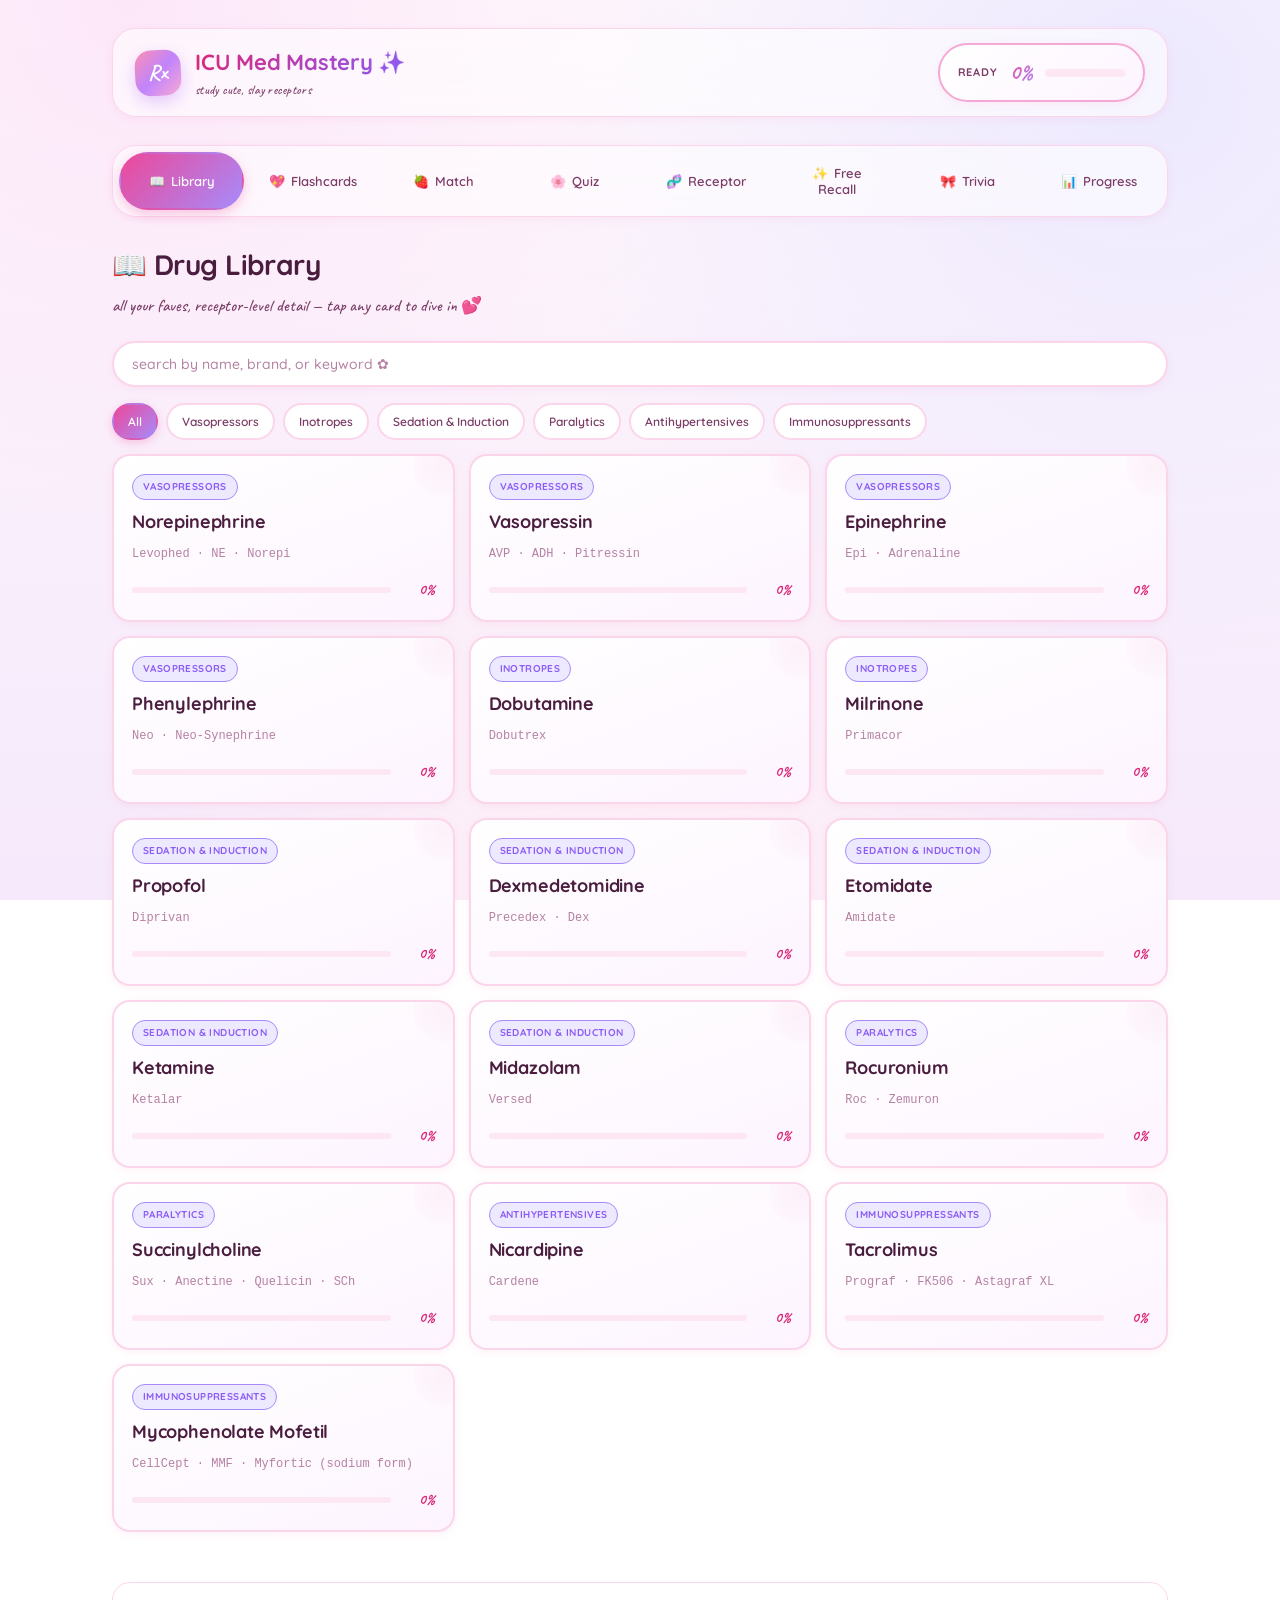
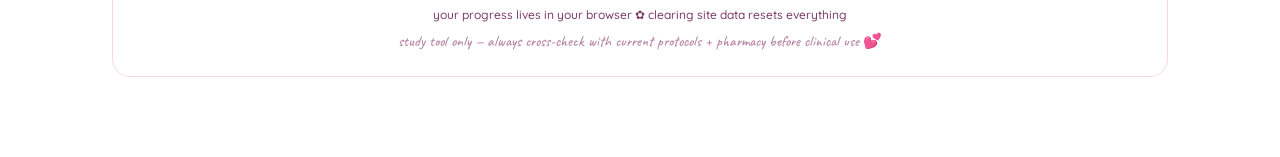
==== commit 2a352166: "Expand MOAs, add Match Game + Trivia speed-round modes" ====
--- a/index.html
+++ b/index.html
@@ -29,18 +29,22 @@
       <nav class="modes" role="tablist">
         <button class="mode-tab active" data-view="view-reference"><span class="icon">📖</span>Library</button>
         <button class="mode-tab" data-view="view-flashcards"><span class="icon">💖</span>Flashcards</button>
+        <button class="mode-tab" data-view="view-match"><span class="icon">🍓</span>Match</button>
         <button class="mode-tab" data-view="view-quiz"><span class="icon">🌸</span>Quiz</button>
-        <button class="mode-tab" data-view="view-receptor"><span class="icon">🧬</span>Receptor Drill</button>
+        <button class="mode-tab" data-view="view-receptor"><span class="icon">🧬</span>Receptor</button>
         <button class="mode-tab" data-view="view-recall"><span class="icon">✨</span>Free Recall</button>
+        <button class="mode-tab" data-view="view-trivia"><span class="icon">🎀</span>Trivia</button>
         <button class="mode-tab" data-view="view-progress"><span class="icon">📊</span>Progress</button>
       </nav>
 
       <main>
         <section id="view-reference" class="view active"></section>
         <section id="view-flashcards" class="view"></section>
+        <section id="view-match" class="view"></section>
         <section id="view-quiz" class="view"></section>
         <section id="view-receptor" class="view"></section>
         <section id="view-recall" class="view"></section>
+        <section id="view-trivia" class="view"></section>
         <section id="view-progress" class="view"></section>
       </main>
 
--- a/styles.css
+++ b/styles.css
@@ -1054,6 +1054,329 @@
   50% { opacity: 0.7; transform: scale(1.15) rotate(15deg); }
 }
 
+/* ───── Match Game ───── */
+.match-stats {
+  display: flex;
+  align-items: center;
+  gap: 14px;
+  margin-bottom: 18px;
+  font-size: 14px;
+  font-weight: 600;
+  color: var(--ink);
+}
+.match-progress {
+  flex: 1;
+  height: 8px;
+  background: var(--pink-soft);
+  border-radius: 999px;
+  overflow: hidden;
+}
+.match-progress .fill {
+  height: 100%;
+  background: linear-gradient(90deg, var(--pink), var(--lavender));
+  transition: width 0.4s cubic-bezier(.4,1.6,.6,1);
+}
+
+.match-board {
+  display: grid;
+  grid-template-columns: 1fr 1.4fr;
+  gap: 16px;
+}
+@media (max-width: 720px) {
+  .match-board { grid-template-columns: 1fr; }
+}
+.match-col {
+  display: flex;
+  flex-direction: column;
+  gap: 8px;
+}
+.match-col-header {
+  font-family: var(--font-fun);
+  font-size: 22px;
+  color: var(--pink-deep);
+  margin-bottom: 4px;
+  text-align: center;
+  font-weight: 700;
+}
+.match-card {
+  text-align: left;
+  background: var(--paper);
+  border: 2px solid var(--border);
+  padding: 12px 14px;
+  border-radius: var(--radius-sm);
+  font-family: inherit;
+  font-size: 14px;
+  font-weight: 500;
+  color: var(--ink);
+  cursor: pointer;
+  transition: all 0.18s ease;
+  box-shadow: var(--shadow-sm);
+  position: relative;
+  overflow: hidden;
+}
+.match-card:hover:not(:disabled) {
+  background: var(--paper-hover);
+  border-color: var(--pink);
+  transform: translateY(-1px);
+}
+.match-card.selected {
+  background: linear-gradient(135deg, var(--pink-soft), var(--lavender-soft));
+  border-color: var(--pink);
+  box-shadow: 0 0 0 4px var(--pink-glow), var(--shadow-md);
+  transform: translateY(-1px);
+}
+.match-card.matched {
+  background: linear-gradient(135deg, var(--mint-soft), #fff);
+  border-color: var(--mint);
+  cursor: default;
+  opacity: 0.75;
+}
+.match-card.matched::after {
+  content: "✓";
+  position: absolute;
+  top: 8px;
+  right: 12px;
+  color: var(--mint);
+  font-weight: 700;
+  font-size: 18px;
+}
+.match-card.wrong-flash {
+  animation: wrongFlash 0.45s ease;
+}
+.match-card.shake { animation: shake 0.35s ease; }
+@keyframes wrongFlash {
+  0% { background: var(--paper); }
+  20% { background: var(--coral-soft); border-color: var(--coral); transform: translateX(-3px); }
+  40% { transform: translateX(3px); }
+  60% { transform: translateX(-2px); }
+  80% { transform: translateX(2px); }
+  100% { background: var(--paper); transform: translateX(0); }
+}
+@keyframes shake {
+  0%, 100% { transform: translateX(0); }
+  25% { transform: translateX(-3px); }
+  75% { transform: translateX(3px); }
+}
+.match-card-title {
+  font-size: 15px;
+  font-weight: 700;
+  color: var(--ink);
+}
+.match-card-sub {
+  font-size: 11px;
+  color: var(--lavender-deep);
+  text-transform: uppercase;
+  letter-spacing: 0.05em;
+  font-weight: 600;
+  margin-top: 2px;
+}
+.match-card-value {
+  font-size: 13px;
+  line-height: 1.5;
+  color: var(--ink);
+}
+
+/* ───── Trivia ───── */
+.trivia-intro {
+  display: grid;
+  grid-template-columns: 1fr 1.4fr;
+  gap: 18px;
+  align-items: stretch;
+}
+@media (max-width: 720px) {
+  .trivia-intro { grid-template-columns: 1fr; }
+}
+.trivia-highscore {
+  background: linear-gradient(160deg, var(--pink-soft), var(--lavender-soft));
+  border: 2px solid var(--border-strong);
+  border-radius: var(--radius);
+  padding: 26px 22px;
+  text-align: center;
+  box-shadow: var(--shadow-md);
+  position: relative;
+  overflow: hidden;
+}
+.trivia-highscore::before {
+  content: "🏆";
+  position: absolute;
+  top: -10px;
+  right: -10px;
+  font-size: 80px;
+  opacity: 0.18;
+  transform: rotate(-15deg);
+}
+.trivia-highscore .hs-label {
+  font-size: 11px;
+  color: var(--pink-deep);
+  letter-spacing: 0.12em;
+  text-transform: uppercase;
+  font-weight: 700;
+}
+.trivia-highscore .hs-value {
+  font-family: var(--font-fun);
+  font-size: 72px;
+  font-weight: 700;
+  background: linear-gradient(120deg, var(--pink), var(--lavender));
+  -webkit-background-clip: text;
+  -webkit-text-fill-color: transparent;
+  background-clip: text;
+  margin: 6px 0;
+  line-height: 1;
+}
+.trivia-highscore .hs-sub {
+  font-family: var(--font-fun);
+  font-size: 18px;
+  color: var(--ink-soft);
+  font-weight: 500;
+}
+.trivia-rules {
+  background: var(--paper);
+  border: 2px solid var(--border);
+  border-radius: var(--radius);
+  padding: 22px 24px;
+  box-shadow: var(--shadow-sm);
+}
+.trivia-rules h3 {
+  margin: 0 0 12px;
+  font-family: var(--font-fun);
+  font-size: 22px;
+  color: var(--pink-deep);
+  font-weight: 700;
+}
+.trivia-rules ul {
+  margin: 0;
+  padding-left: 20px;
+  line-height: 1.8;
+}
+.trivia-rules ul li::marker { color: var(--pink); }
+.trivia-rules strong { color: var(--pink-deep); }
+
+.trivia-hud {
+  display: grid;
+  grid-template-columns: 1.4fr 1fr 1.2fr;
+  gap: 12px;
+  margin-bottom: 18px;
+}
+.trivia-hud > div {
+  background: var(--paper);
+  border: 2px solid var(--border);
+  border-radius: var(--radius);
+  padding: 12px 16px;
+  box-shadow: var(--shadow-sm);
+}
+.trivia-time-label, .trivia-score-label, .trivia-streak-label {
+  font-size: 10px;
+  letter-spacing: 0.12em;
+  text-transform: uppercase;
+  color: var(--ink-soft);
+  font-weight: 700;
+  margin-bottom: 4px;
+  display: flex;
+  align-items: center;
+  gap: 6px;
+}
+.trivia-streak-label .mult {
+  background: linear-gradient(135deg, var(--pink), var(--lavender));
+  color: white;
+  padding: 2px 8px;
+  border-radius: 999px;
+  font-size: 11px;
+}
+.trivia-time {
+  font-family: var(--font-fun);
+  font-size: 32px;
+  font-weight: 700;
+  color: var(--ink);
+  line-height: 1.1;
+}
+.trivia-time.urgent { color: var(--coral); animation: pulseUrgent 1s ease-in-out infinite; }
+@keyframes pulseUrgent {
+  0%, 100% { transform: scale(1); }
+  50% { transform: scale(1.08); }
+}
+.trivia-time-bar {
+  height: 6px;
+  background: var(--pink-soft);
+  border-radius: 999px;
+  margin-top: 6px;
+  overflow: hidden;
+}
+.trivia-time-bar .fill {
+  height: 100%;
+  background: linear-gradient(90deg, var(--mint), var(--gold), var(--coral));
+  transition: width 1s linear;
+}
+.trivia-time-box.urgent {
+  border-color: var(--coral);
+  background: linear-gradient(160deg, var(--coral-soft), var(--paper));
+}
+.trivia-score {
+  font-family: var(--font-fun);
+  font-size: 36px;
+  font-weight: 700;
+  background: linear-gradient(120deg, var(--pink), var(--lavender));
+  -webkit-background-clip: text;
+  -webkit-text-fill-color: transparent;
+  background-clip: text;
+  line-height: 1.1;
+}
+.trivia-streak {
+  font-family: var(--font-fun);
+  font-size: 32px;
+  font-weight: 700;
+  color: var(--ink);
+  line-height: 1.1;
+}
+.trivia-streak-box.fire {
+  background: linear-gradient(160deg, #fff7ed, var(--paper));
+  border-color: var(--peach);
+  animation: fireGlow 1.8s ease-in-out infinite;
+}
+@keyframes fireGlow {
+  0%, 100% { box-shadow: var(--shadow-sm); }
+  50% { box-shadow: 0 0 22px rgba(251, 146, 60, 0.4); }
+}
+
+.trivia-card { animation: fadeIn 0.2s ease; }
+
+.floating-points {
+  position: fixed;
+  pointer-events: none;
+  transform: translate(-50%, 0);
+  font-family: var(--font-fun);
+  font-size: 32px;
+  font-weight: 700;
+  background: linear-gradient(135deg, var(--pink), var(--lavender));
+  -webkit-background-clip: text;
+  -webkit-text-fill-color: transparent;
+  background-clip: text;
+  text-shadow: 0 2px 8px rgba(236, 72, 153, 0.3);
+  animation: floatUp 0.9s ease-out forwards;
+  z-index: 1000;
+}
+@keyframes floatUp {
+  0% { transform: translate(-50%, 0); opacity: 1; }
+  100% { transform: translate(-50%, -60px); opacity: 0; }
+}
+
+.new-high {
+  display: inline-block;
+  font-family: var(--font-fun);
+  font-size: 24px;
+  background: linear-gradient(135deg, var(--gold), var(--peach));
+  color: white;
+  padding: 6px 18px;
+  border-radius: 999px;
+  font-weight: 700;
+  margin-bottom: 10px;
+  box-shadow: 0 6px 18px rgba(251, 191, 36, 0.4);
+  animation: bounce 1s ease-in-out infinite;
+}
+@keyframes bounce {
+  0%, 100% { transform: translateY(0); }
+  50% { transform: translateY(-4px); }
+}
+
 /* ───── Mobile tweaks ───── */
 @media (max-width: 560px) {
   .app { padding: 18px 14px 50px; }
@@ -1066,4 +1389,10 @@
   .drug-detail h2 { font-size: 26px; }
   .results .score-display { font-size: 60px; }
   .stat-tile .big { font-size: 38px; }
-}
+  .trivia-hud { grid-template-columns: 1fr 1fr; gap: 8px; }
+  .trivia-hud > div:first-child { grid-column: 1 / -1; }
+  .trivia-time { font-size: 26px; }
+  .trivia-score, .trivia-streak { font-size: 26px; }
+  .trivia-highscore .hs-value { font-size: 56px; }
+  .match-stats { font-size: 12px; gap: 10px; flex-wrap: wrap; }
+}
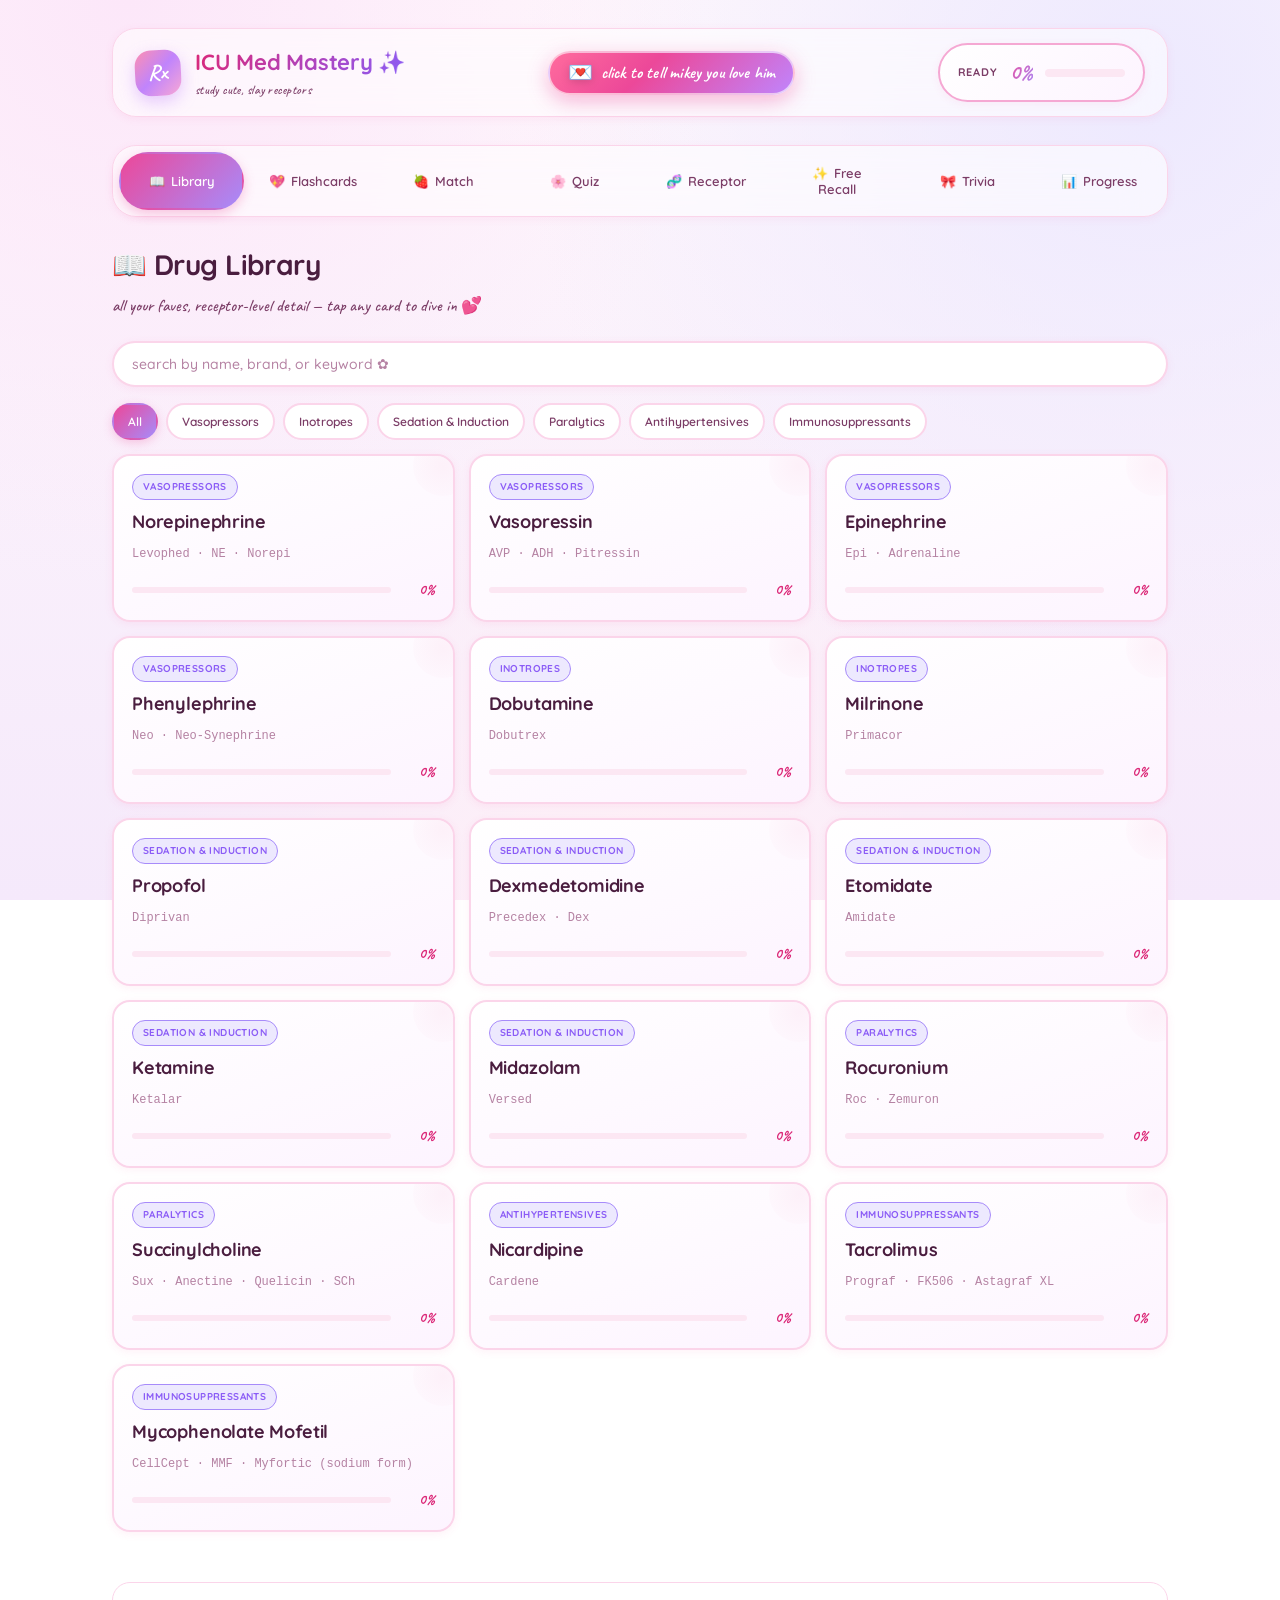
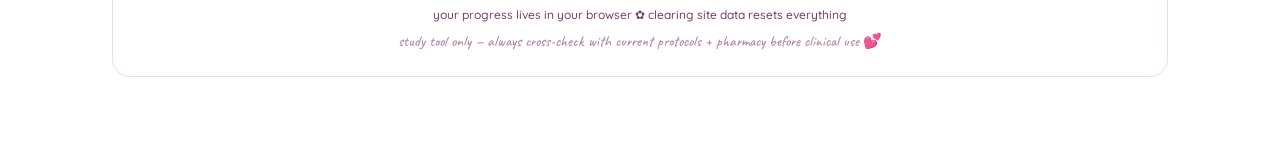
==== commit 0db34013: "Add love-mikey SMS button in header" ====
--- a/index.html
+++ b/index.html
@@ -19,6 +19,10 @@
             <div class="subtitle">study cute, slay receptors</div>
           </div>
         </div>
+        <a class="love-btn" href="sms:+13057207147?&body=i%20love%20you" title="opens your messages app — just press send 💌">
+          <span class="love-heart">💌</span>
+          <span class="love-text">click to tell mikey you love him</span>
+        </a>
         <div class="readiness-pill" title="Overall readiness across all medications">
           <span class="label">Ready</span>
           <span class="score" id="readiness-score">0%</span>
--- a/styles.css
+++ b/styles.css
@@ -220,6 +220,55 @@
   height: 100%;
   background: linear-gradient(90deg, var(--coral), var(--gold), var(--mint));
   transition: width 0.5s cubic-bezier(.4,1.6,.6,1);
+}
+
+/* ───── Love button ───── */
+.love-btn {
+  display: inline-flex;
+  align-items: center;
+  gap: 8px;
+  text-decoration: none;
+  background: linear-gradient(135deg, #ff6b9d 0%, #ec4899 40%, #c084fc 100%);
+  color: white !important;
+  border: 2px solid rgba(255, 255, 255, 0.6);
+  padding: 10px 18px;
+  border-radius: 999px;
+  font-family: var(--font-fun);
+  font-size: 17px;
+  font-weight: 700;
+  line-height: 1;
+  letter-spacing: 0.01em;
+  box-shadow: 0 6px 20px rgba(236, 72, 153, 0.4), 0 0 0 4px rgba(255, 255, 255, 0.35);
+  cursor: pointer;
+  animation: heartbeat 2.4s ease-in-out infinite;
+  transition: transform 0.2s ease, box-shadow 0.2s ease;
+  white-space: nowrap;
+}
+.love-btn:hover {
+  text-decoration: none;
+  transform: scale(1.06) rotate(-2deg);
+  box-shadow: 0 10px 28px rgba(236, 72, 153, 0.55), 0 0 0 4px rgba(255, 255, 255, 0.5);
+  animation-play-state: paused;
+}
+.love-btn:active {
+  transform: scale(0.98);
+}
+.love-btn .love-heart {
+  font-size: 20px;
+  display: inline-block;
+  animation: wobble 1.6s ease-in-out infinite;
+  filter: drop-shadow(0 2px 4px rgba(0, 0, 0, 0.15));
+}
+@keyframes heartbeat {
+  0%, 100% { transform: scale(1); }
+  8% { transform: scale(1.06); }
+  16% { transform: scale(1); }
+  24% { transform: scale(1.06); }
+  32% { transform: scale(1); }
+}
+@keyframes wobble {
+  0%, 100% { transform: rotate(-8deg); }
+  50% { transform: rotate(8deg); }
 }
 
 /* ───── Mode tabs ───── */
@@ -1378,10 +1427,16 @@
 }
 
 /* ───── Mobile tweaks ───── */
+@media (max-width: 880px) {
+  header.topbar { flex-wrap: wrap; gap: 12px; justify-content: center; }
+  .love-btn { order: 3; font-size: 15px; padding: 9px 16px; }
+}
 @media (max-width: 560px) {
   .app { padding: 18px 14px 50px; }
   header.topbar { padding: 12px 16px; flex-wrap: wrap; }
   header .brand h1 { font-size: 18px; }
+  .love-btn { font-size: 14px; padding: 8px 14px; }
+  .love-btn .love-heart { font-size: 17px; }
   .mode-tab { min-width: auto; padding: 9px 12px; font-size: 12px; }
   .flashcard { padding: 22px; min-height: 280px; border-radius: var(--radius); }
   .flashcard .content { font-size: 24px; }
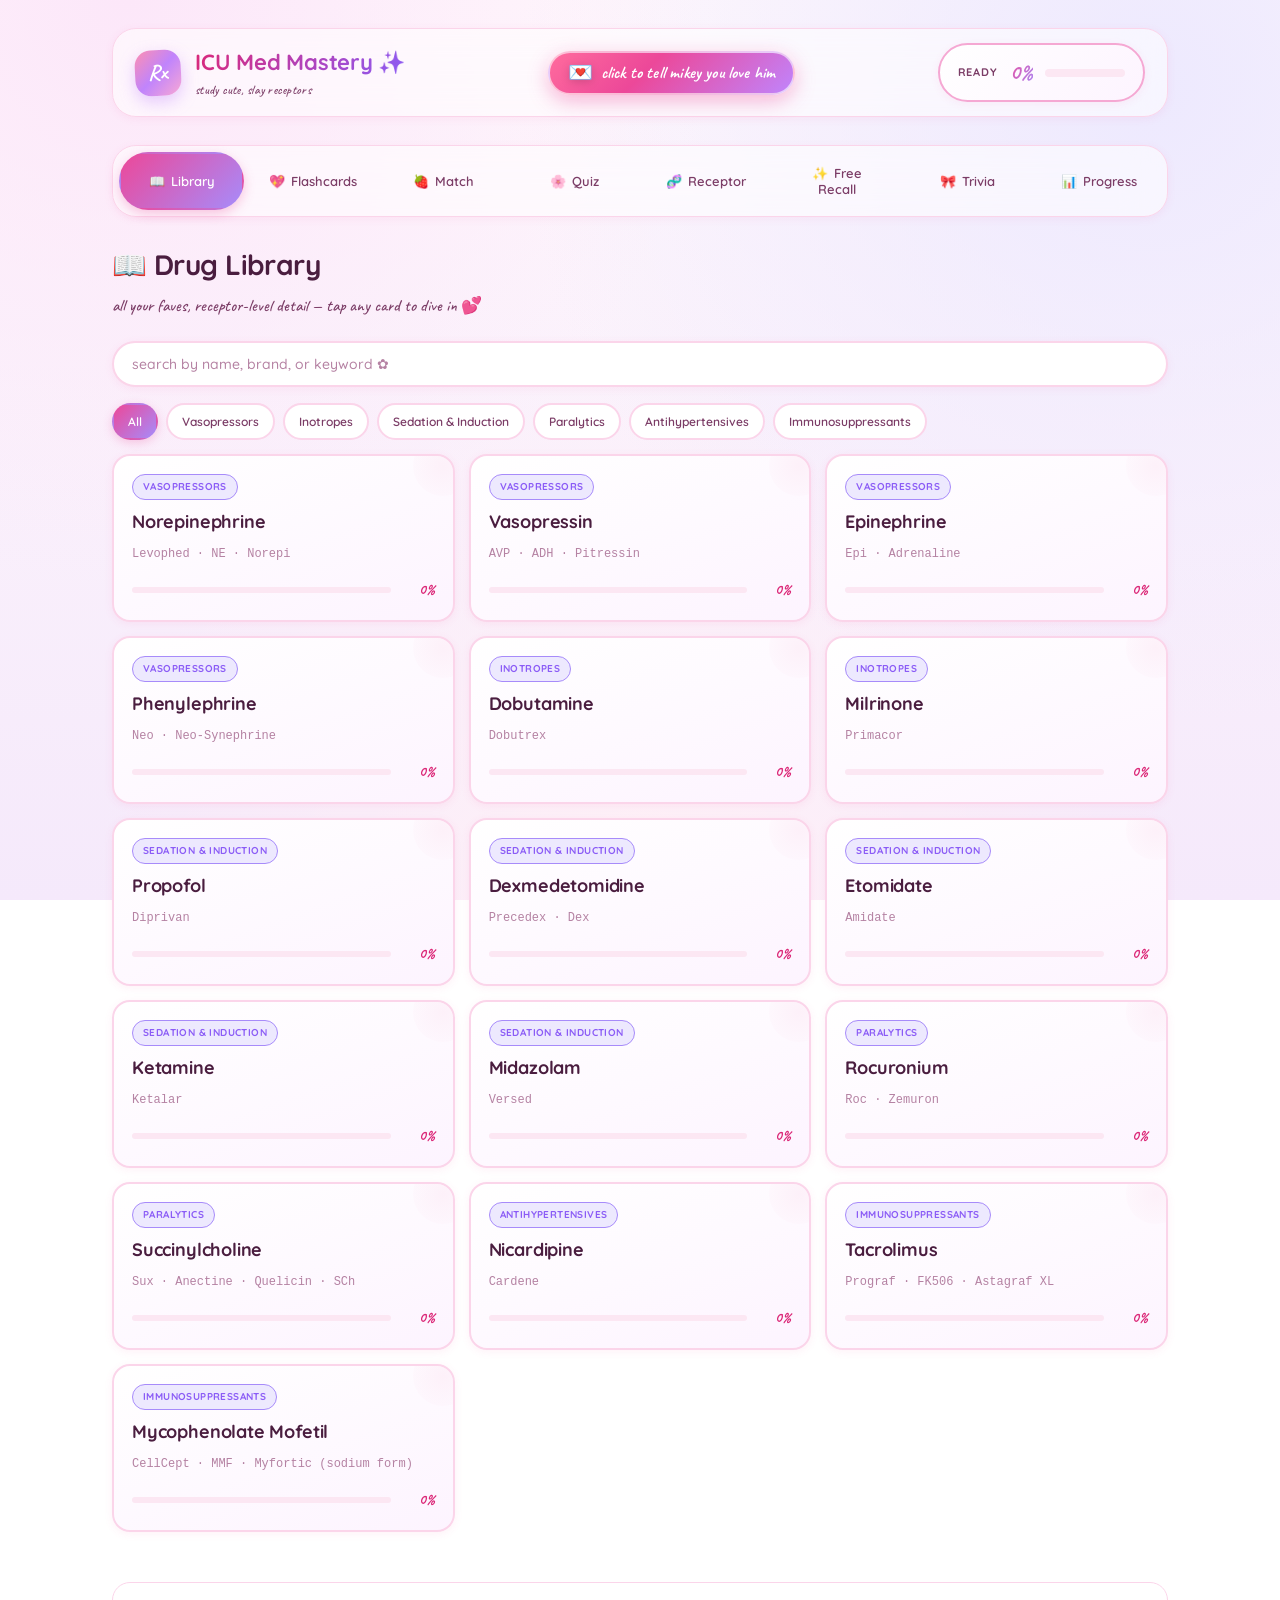
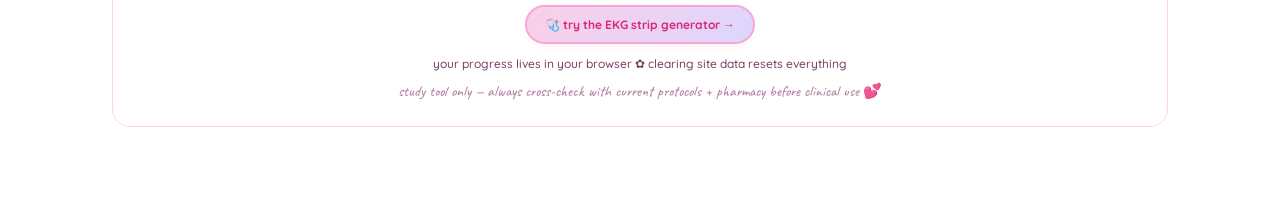
==== commit 22c3475a: "Add EKG strip generator at /ekg with 26 rhythms + quiz mode" ====
--- a/index.html
+++ b/index.html
@@ -53,6 +53,9 @@
       </main>
 
       <footer>
+        <div style="margin-bottom:10px">
+          <a href="/ekg" style="display:inline-block;padding:8px 18px;border-radius:999px;background:linear-gradient(135deg,#fbcfe8,#ddd6fe);color:var(--pink-deep);font-weight:700;text-decoration:none;border:2px solid var(--border-strong);box-shadow:var(--shadow-sm)">🩺 try the EKG strip generator →</a>
+        </div>
         <div>your progress lives in your browser ✿ clearing site data resets everything</div>
         <div class="disclaimer">study tool only — always cross-check with current protocols + pharmacy before clinical use 💕</div>
       </footer>
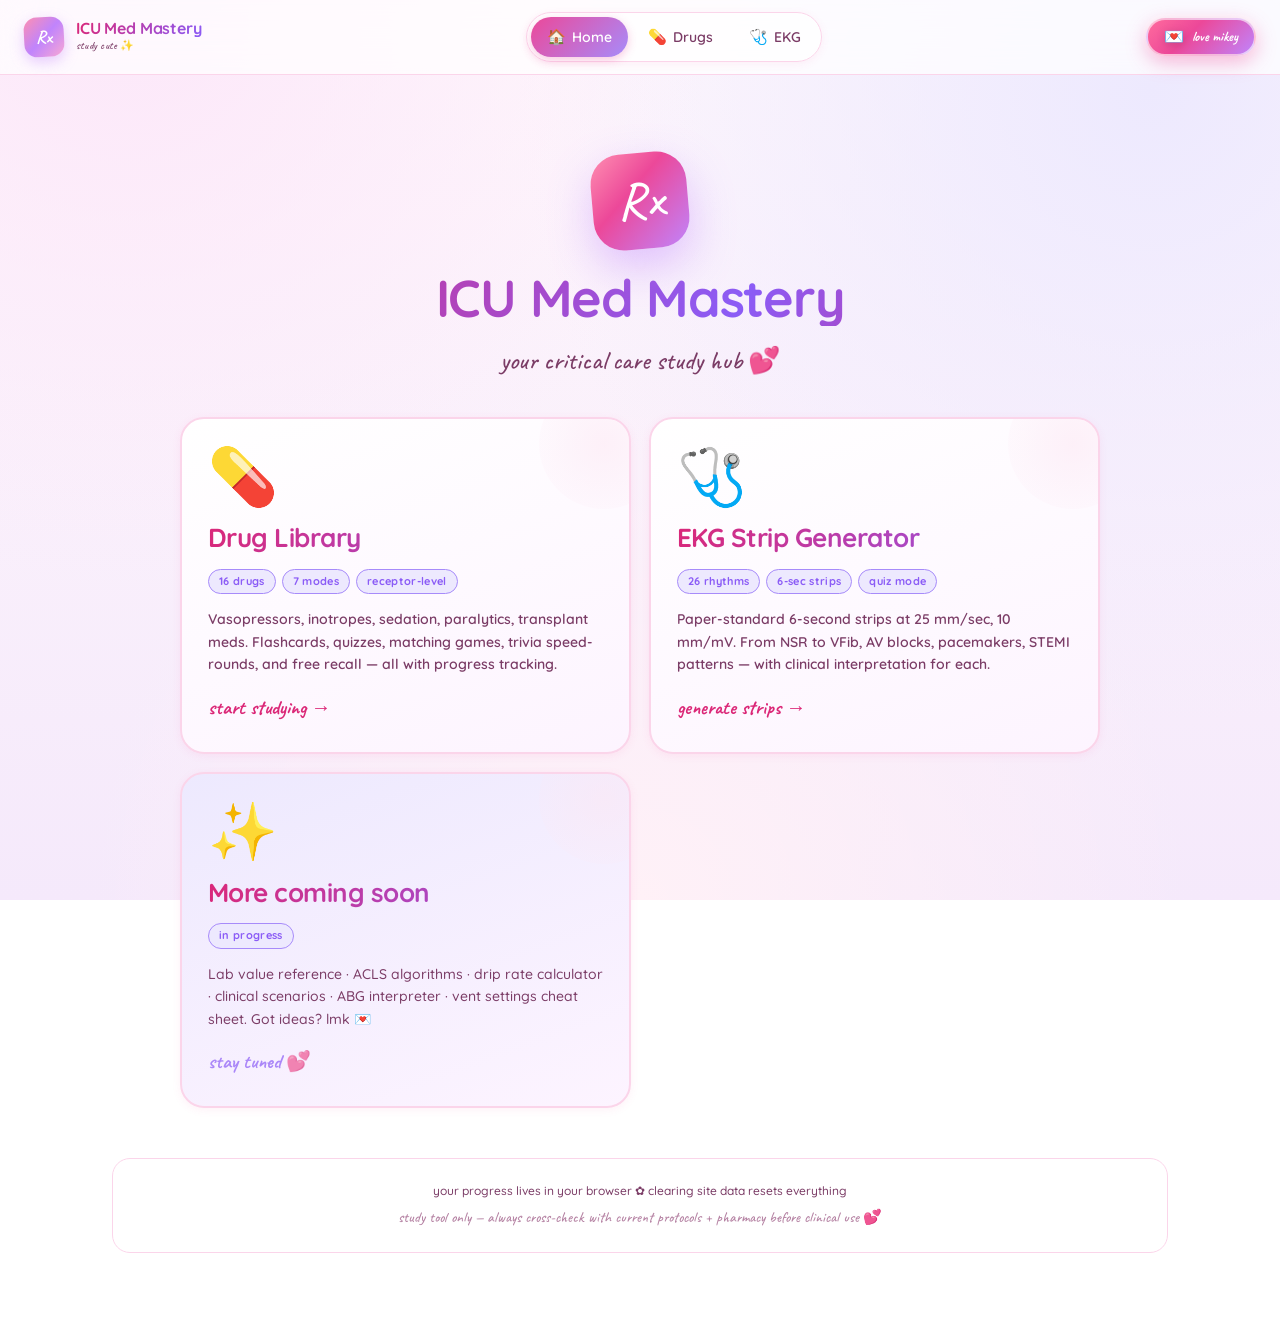
==== commit 3f5cdead: "Add global nav + linktree-style homepage; move drug study to /drugs" ====
--- a/index.html
+++ b/index.html
@@ -3,65 +3,65 @@
   <head>
     <meta charset="utf-8" />
     <meta name="viewport" content="width=device-width, initial-scale=1.0, viewport-fit=cover" />
-    <meta name="theme-color" content="#0b0f17" />
-    <title>ICU Med Mastery — Receptor-Level Study Guide</title>
-    <meta name="description" content="Interactive study tool for high-yield ICU medications — vasopressors, inotropes, sedatives, paralytics, transplant meds. Receptor-level mastery." />
+    <meta name="theme-color" content="#fff1f7" />
+    <title>ICU Med Mastery ✿ Study Hub</title>
+    <meta name="description" content="Interactive critical care study hub — drug library, EKG strip generator, and more. Receptor-level mastery, paper-standard rhythm strips." />
     <link rel="stylesheet" href="./styles.css" />
-    <link rel="icon" type="image/svg+xml" href="data:image/svg+xml,%3Csvg xmlns='http://www.w3.org/2000/svg' viewBox='0 0 64 64'%3E%3Crect width='64' height='64' rx='14' fill='%235eead4'/%3E%3Ctext x='50%25' y='58%25' text-anchor='middle' font-family='-apple-system,sans-serif' font-size='32' font-weight='700' fill='%230b0f17'%3ERx%3C/text%3E%3C/svg%3E" />
+    <link rel="icon" type="image/svg+xml" href="data:image/svg+xml,%3Csvg xmlns='http://www.w3.org/2000/svg' viewBox='0 0 64 64'%3E%3Crect width='64' height='64' rx='14' fill='%23ec4899'/%3E%3Ctext x='50%25' y='62%25' text-anchor='middle' font-family='-apple-system,sans-serif' font-size='30' font-weight='700' fill='white'%3ERx%3C/text%3E%3C/svg%3E" />
   </head>
   <body>
-    <div class="app">
-      <header class="topbar">
-        <div class="brand">
-          <div class="logo">Rx</div>
-          <div>
-            <h1>ICU Med Mastery <span class="sparkle">✨</span></h1>
-            <div class="subtitle">study cute, slay receptors</div>
+    <div class="app home-page">
+      <section class="hero">
+        <div class="hero-logo">Rx</div>
+        <h1>ICU Med Mastery</h1>
+        <p class="tagline">your critical care study hub 💕</p>
+      </section>
+
+      <div class="readiness-banner" id="readiness-banner" style="display:none"></div>
+
+      <div class="feature-grid">
+        <a href="/drugs" class="feature-card">
+          <div class="feature-icon">💊</div>
+          <h2>Drug Library</h2>
+          <div class="feature-tags">
+            <span class="feature-tag">16 drugs</span>
+            <span class="feature-tag">7 modes</span>
+            <span class="feature-tag">receptor-level</span>
           </div>
+          <p>Vasopressors, inotropes, sedation, paralytics, transplant meds. Flashcards, quizzes, matching games, trivia speed-rounds, and free recall — all with progress tracking.</p>
+          <span class="feature-cta">start studying →</span>
+        </a>
+
+        <a href="/ekg" class="feature-card">
+          <div class="feature-icon">🩺</div>
+          <h2>EKG Strip Generator</h2>
+          <div class="feature-tags">
+            <span class="feature-tag">26 rhythms</span>
+            <span class="feature-tag">6-sec strips</span>
+            <span class="feature-tag">quiz mode</span>
+          </div>
+          <p>Paper-standard 6-second strips at 25 mm/sec, 10 mm/mV. From NSR to VFib, AV blocks, pacemakers, STEMI patterns — with clinical interpretation for each.</p>
+          <span class="feature-cta">generate strips →</span>
+        </a>
+
+        <div class="feature-card coming-soon">
+          <div class="feature-icon">✨</div>
+          <h2>More coming soon</h2>
+          <div class="feature-tags">
+            <span class="feature-tag">in progress</span>
+          </div>
+          <p>Lab value reference · ACLS algorithms · drip rate calculator · clinical scenarios · ABG interpreter · vent settings cheat sheet. Got ideas? lmk 💌</p>
+          <span class="feature-cta">stay tuned 💕</span>
         </div>
-        <a class="love-btn" href="sms:+13057207147?&body=i%20love%20you" title="opens your messages app — just press send 💌">
-          <span class="love-heart">💌</span>
-          <span class="love-text">click to tell mikey you love him</span>
-        </a>
-        <div class="readiness-pill" title="Overall readiness across all medications">
-          <span class="label">Ready</span>
-          <span class="score" id="readiness-score">0%</span>
-          <div class="readiness-bar"><div class="fill" id="readiness-fill" style="width:0%"></div></div>
-        </div>
-      </header>
-
-      <nav class="modes" role="tablist">
-        <button class="mode-tab active" data-view="view-reference"><span class="icon">📖</span>Library</button>
-        <button class="mode-tab" data-view="view-flashcards"><span class="icon">💖</span>Flashcards</button>
-        <button class="mode-tab" data-view="view-match"><span class="icon">🍓</span>Match</button>
-        <button class="mode-tab" data-view="view-quiz"><span class="icon">🌸</span>Quiz</button>
-        <button class="mode-tab" data-view="view-receptor"><span class="icon">🧬</span>Receptor</button>
-        <button class="mode-tab" data-view="view-recall"><span class="icon">✨</span>Free Recall</button>
-        <button class="mode-tab" data-view="view-trivia"><span class="icon">🎀</span>Trivia</button>
-        <button class="mode-tab" data-view="view-progress"><span class="icon">📊</span>Progress</button>
-      </nav>
-
-      <main>
-        <section id="view-reference" class="view active"></section>
-        <section id="view-flashcards" class="view"></section>
-        <section id="view-match" class="view"></section>
-        <section id="view-quiz" class="view"></section>
-        <section id="view-receptor" class="view"></section>
-        <section id="view-recall" class="view"></section>
-        <section id="view-trivia" class="view"></section>
-        <section id="view-progress" class="view"></section>
-      </main>
+      </div>
 
       <footer>
-        <div style="margin-bottom:10px">
-          <a href="/ekg" style="display:inline-block;padding:8px 18px;border-radius:999px;background:linear-gradient(135deg,#fbcfe8,#ddd6fe);color:var(--pink-deep);font-weight:700;text-decoration:none;border:2px solid var(--border-strong);box-shadow:var(--shadow-sm)">🩺 try the EKG strip generator →</a>
-        </div>
         <div>your progress lives in your browser ✿ clearing site data resets everything</div>
         <div class="disclaimer">study tool only — always cross-check with current protocols + pharmacy before clinical use 💕</div>
       </footer>
     </div>
 
-    <script src="./medications.js"></script>
-    <script src="./app.js"></script>
+    <script src="./nav.js"></script>
+    <script src="./home.js"></script>
   </body>
 </html>
--- a/styles.css
+++ b/styles.css
@@ -122,6 +122,357 @@
 button.danger:hover:not(:disabled) {
   background: var(--coral);
   color: white;
+}
+
+/* ───── Global site nav ───── */
+.site-nav {
+  display: flex;
+  align-items: center;
+  justify-content: space-between;
+  gap: 16px;
+  padding: 12px 24px;
+  background: rgba(255, 255, 255, 0.72);
+  backdrop-filter: blur(24px);
+  -webkit-backdrop-filter: blur(24px);
+  border-bottom: 1.5px solid var(--border);
+  position: sticky;
+  top: 0;
+  z-index: 100;
+}
+
+.site-nav-brand {
+  display: flex;
+  align-items: center;
+  gap: 12px;
+  text-decoration: none;
+  color: inherit;
+}
+.site-nav-brand:hover { text-decoration: none; }
+
+.site-nav-logo {
+  width: 40px;
+  height: 40px;
+  border-radius: 13px;
+  background: linear-gradient(135deg, #ff8fb1, #c084fc, #f9a8d4);
+  display: grid;
+  place-items: center;
+  color: white;
+  font-weight: 700;
+  font-size: 18px;
+  font-family: var(--font-fun);
+  box-shadow: 0 5px 14px rgba(192, 132, 252, 0.4);
+  transform: rotate(-3deg);
+  transition: transform 0.3s ease;
+  flex-shrink: 0;
+}
+.site-nav-brand:hover .site-nav-logo {
+  transform: rotate(3deg) scale(1.06);
+}
+.site-nav-name {
+  font-size: 16px;
+  font-weight: 700;
+  letter-spacing: -0.01em;
+  background: linear-gradient(120deg, var(--pink-deep), var(--lavender-deep));
+  -webkit-background-clip: text;
+  -webkit-text-fill-color: transparent;
+  background-clip: text;
+  line-height: 1.15;
+}
+.site-nav-sub {
+  font-size: 11px;
+  color: var(--ink-soft);
+  font-family: var(--font-fun);
+  font-weight: 500;
+  letter-spacing: 0.02em;
+}
+
+.site-nav-links {
+  display: flex;
+  gap: 4px;
+  padding: 4px;
+  background: rgba(255, 255, 255, 0.55);
+  border: 1.5px solid var(--border);
+  border-radius: 999px;
+  box-shadow: var(--shadow-sm);
+}
+.site-nav-link {
+  display: flex;
+  align-items: center;
+  gap: 6px;
+  text-decoration: none;
+  color: var(--ink-soft);
+  padding: 8px 16px;
+  border-radius: 999px;
+  font-size: 14px;
+  font-weight: 600;
+  transition: all 0.15s ease;
+  white-space: nowrap;
+}
+.site-nav-link:hover {
+  color: var(--pink-deep);
+  background: var(--paper-hover);
+  text-decoration: none;
+}
+.site-nav-link.active {
+  background: linear-gradient(135deg, var(--pink), var(--lavender));
+  color: white;
+  box-shadow: 0 3px 10px rgba(236, 72, 153, 0.3);
+}
+.site-nav-link.active:hover { color: white; }
+.site-nav-link .nav-icon { font-size: 15px; }
+
+.love-btn.nav-love-btn {
+  font-size: 14px;
+  padding: 9px 16px;
+  letter-spacing: 0;
+}
+.love-btn.nav-love-btn .love-heart { font-size: 16px; }
+.love-btn.nav-love-btn .love-text { font-family: var(--font-fun); font-weight: 700; }
+
+@media (max-width: 880px) {
+  .site-nav { flex-wrap: wrap; gap: 10px; justify-content: center; padding: 10px 14px; }
+  .site-nav-brand { order: 1; }
+  .love-btn.nav-love-btn { order: 2; }
+  .site-nav-links { order: 3; width: 100%; justify-content: center; flex-wrap: wrap; }
+}
+@media (max-width: 560px) {
+  .site-nav-sub { display: none; }
+  .site-nav-link { padding: 7px 12px; font-size: 13px; }
+  .site-nav-link .nav-label { display: none; }
+  .site-nav-link .nav-icon { font-size: 18px; }
+  .site-nav-link.active .nav-label { display: inline; font-size: 12px; }
+}
+
+/* ───── Homepage hub ───── */
+.home-page {
+  max-width: 1000px;
+}
+.hero {
+  text-align: center;
+  padding: 50px 20px 36px;
+  position: relative;
+}
+.hero-logo {
+  width: 96px;
+  height: 96px;
+  margin: 0 auto 22px;
+  border-radius: 30px;
+  background: linear-gradient(135deg, #ff8fb1, #ec4899 40%, #c084fc 100%);
+  display: grid;
+  place-items: center;
+  font-family: var(--font-fun);
+  font-size: 52px;
+  color: white;
+  box-shadow: 0 18px 44px rgba(192, 132, 252, 0.45);
+  transform: rotate(-5deg);
+  animation: floatLogo 4s ease-in-out infinite;
+}
+@keyframes floatLogo {
+  0%, 100% { transform: rotate(-5deg) translateY(0); }
+  50% { transform: rotate(-2deg) translateY(-6px); }
+}
+.hero h1 {
+  margin: 0;
+  font-size: 52px;
+  letter-spacing: -0.025em;
+  font-weight: 700;
+  background: linear-gradient(120deg, var(--pink-deep), var(--lavender-deep) 60%, var(--pink-deep));
+  -webkit-background-clip: text;
+  -webkit-text-fill-color: transparent;
+  background-clip: text;
+  line-height: 1.05;
+}
+.hero .tagline {
+  margin: 14px 0 0;
+  font-family: var(--font-fun);
+  font-size: 26px;
+  font-weight: 500;
+  color: var(--ink-soft);
+}
+
+.readiness-banner {
+  display: flex;
+  align-items: center;
+  justify-content: space-between;
+  gap: 16px;
+  margin: 0 auto 26px;
+  max-width: 720px;
+  padding: 16px 22px;
+  background: linear-gradient(135deg, var(--pink-soft), var(--lavender-soft));
+  border: 2px solid var(--border-strong);
+  border-radius: var(--radius-lg);
+  box-shadow: var(--shadow-md);
+  flex-wrap: wrap;
+}
+.readiness-banner .rb-label {
+  font-size: 12px;
+  color: var(--ink-soft);
+  letter-spacing: 0.1em;
+  text-transform: uppercase;
+  font-weight: 700;
+}
+.readiness-banner .rb-score {
+  font-family: var(--font-fun);
+  font-size: 48px;
+  font-weight: 700;
+  background: linear-gradient(120deg, var(--pink-deep), var(--lavender-deep));
+  -webkit-background-clip: text;
+  -webkit-text-fill-color: transparent;
+  background-clip: text;
+  line-height: 1;
+}
+.readiness-banner a {
+  background: linear-gradient(135deg, var(--pink), var(--lavender));
+  color: white;
+  padding: 10px 20px;
+  border-radius: 999px;
+  font-weight: 700;
+  text-decoration: none;
+  box-shadow: 0 4px 14px rgba(236, 72, 153, 0.35);
+}
+
+.feature-grid {
+  display: grid;
+  grid-template-columns: 1fr 1fr;
+  gap: 18px;
+  max-width: 920px;
+  margin: 0 auto;
+}
+@media (max-width: 720px) {
+  .feature-grid { grid-template-columns: 1fr; }
+}
+
+.feature-card {
+  display: block;
+  background: linear-gradient(160deg, var(--paper) 0%, var(--paper-tint) 100%);
+  border: 2px solid var(--border);
+  border-radius: var(--radius-lg);
+  padding: 28px 26px;
+  text-decoration: none;
+  color: inherit;
+  transition: all 0.25s ease;
+  position: relative;
+  overflow: hidden;
+  box-shadow: var(--shadow-sm);
+}
+.feature-card:hover {
+  transform: translateY(-4px) rotate(-0.3deg);
+  border-color: var(--pink);
+  box-shadow: var(--shadow-lg);
+  text-decoration: none;
+}
+.feature-card::before {
+  content: "";
+  position: absolute;
+  top: -40px;
+  right: -40px;
+  width: 130px;
+  height: 130px;
+  background: radial-gradient(circle, var(--pink-soft), transparent);
+  border-radius: 50%;
+  transition: transform 0.3s ease, opacity 0.3s ease;
+  opacity: 0.55;
+}
+.feature-card:hover::before {
+  transform: scale(1.4);
+  opacity: 0.75;
+}
+
+.feature-card .feature-icon {
+  font-size: 56px;
+  line-height: 1;
+  margin-bottom: 14px;
+  display: inline-block;
+}
+.feature-card h2 {
+  margin: 0 0 10px;
+  font-size: 26px;
+  letter-spacing: -0.02em;
+  font-weight: 700;
+  background: linear-gradient(120deg, var(--pink-deep), var(--lavender-deep));
+  -webkit-background-clip: text;
+  -webkit-text-fill-color: transparent;
+  background-clip: text;
+}
+.feature-card p {
+  margin: 0 0 16px;
+  color: var(--ink-soft);
+  font-size: 14px;
+  line-height: 1.6;
+}
+.feature-card .feature-tags {
+  display: flex;
+  gap: 6px;
+  flex-wrap: wrap;
+  margin-bottom: 14px;
+}
+.feature-card .feature-tag {
+  font-size: 11px;
+  padding: 3px 10px;
+  background: var(--lavender-soft);
+  border: 1.5px solid var(--lavender);
+  color: var(--lavender-deep);
+  border-radius: 999px;
+  font-weight: 700;
+  letter-spacing: 0.03em;
+}
+.feature-card .feature-cta {
+  font-family: var(--font-fun);
+  font-size: 20px;
+  font-weight: 700;
+  color: var(--pink-deep);
+  display: inline-flex;
+  align-items: center;
+  gap: 6px;
+  transition: transform 0.2s ease;
+}
+.feature-card:hover .feature-cta { transform: translateX(6px); }
+
+.feature-card.coming-soon {
+  background: linear-gradient(160deg, var(--lavender-soft), var(--paper-tint));
+  cursor: default;
+}
+.feature-card.coming-soon:hover {
+  transform: none;
+  border-color: var(--border);
+  box-shadow: var(--shadow-sm);
+}
+.feature-card.coming-soon:hover::before {
+  transform: none;
+}
+.feature-card.coming-soon .feature-cta {
+  color: var(--lavender-deep);
+  opacity: 0.7;
+}
+
+/* ───── Page header (used on /drugs and /ekg) ───── */
+.page-header {
+  display: flex;
+  justify-content: space-between;
+  align-items: center;
+  gap: 16px;
+  margin: 4px 0 20px;
+  padding-bottom: 14px;
+  border-bottom: 1.5px solid var(--border);
+  flex-wrap: wrap;
+}
+.page-title {
+  margin: 0;
+  font-size: 24px;
+  font-weight: 700;
+  letter-spacing: -0.02em;
+  display: flex;
+  align-items: center;
+  gap: 10px;
+  color: var(--ink);
+}
+.page-title .page-emoji { font-size: 28px; }
+.page-subtitle {
+  font-family: var(--font-fun);
+  font-size: 17px;
+  color: var(--ink-soft);
+  font-weight: 500;
+  margin-top: 2px;
 }
 
 /* ───── Layout ───── */
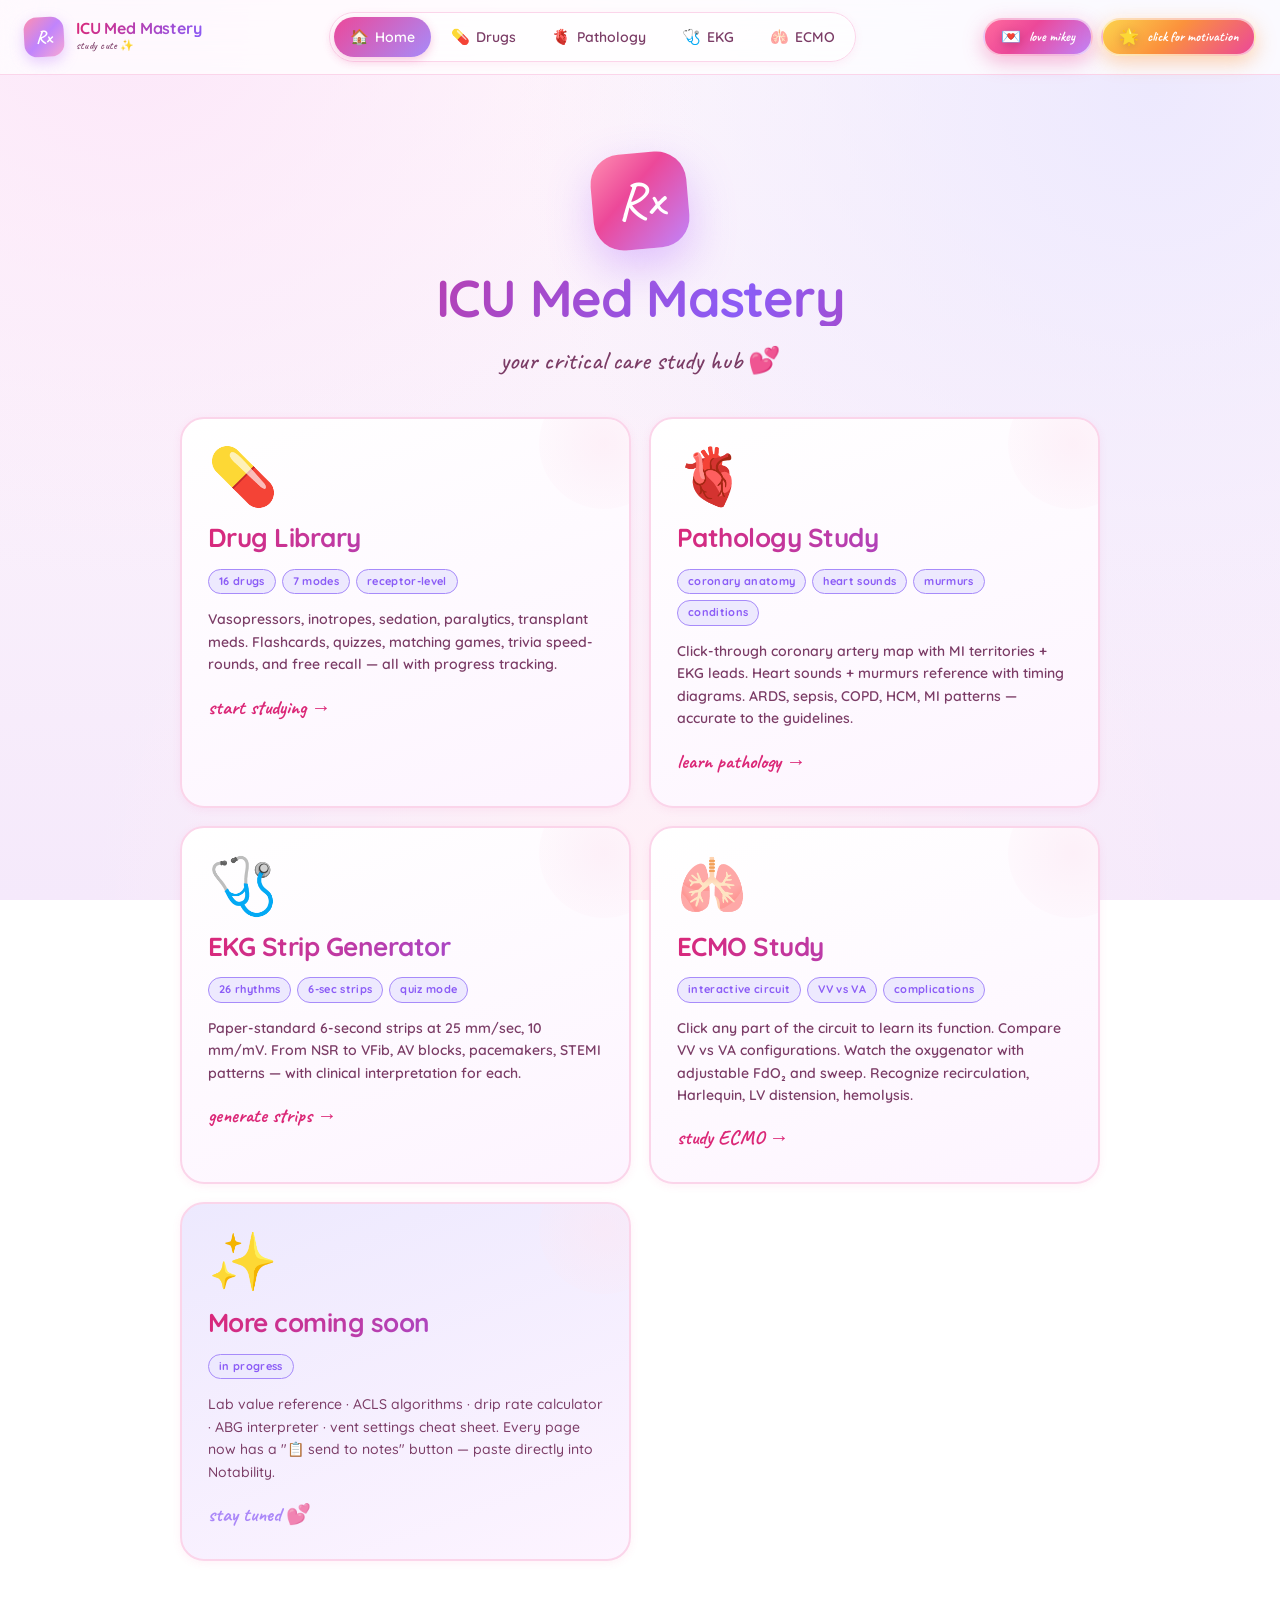
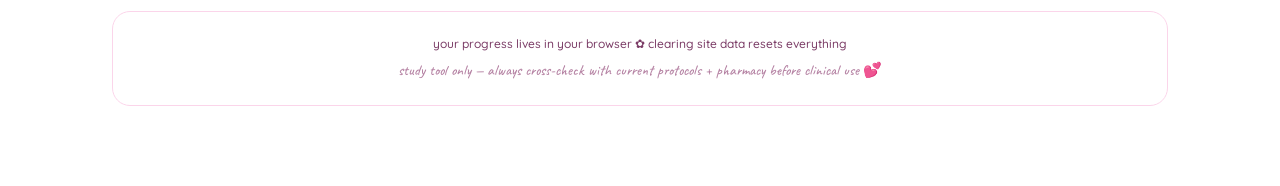
==== commit 52270138: "Add ECMO study tool, pathology hub, and Notability export feature" ====
--- a/index.html
+++ b/index.html
@@ -32,6 +32,19 @@
           <span class="feature-cta">start studying →</span>
         </a>
 
+        <a href="/pathology" class="feature-card">
+          <div class="feature-icon">🫀</div>
+          <h2>Pathology Study</h2>
+          <div class="feature-tags">
+            <span class="feature-tag">coronary anatomy</span>
+            <span class="feature-tag">heart sounds</span>
+            <span class="feature-tag">murmurs</span>
+            <span class="feature-tag">conditions</span>
+          </div>
+          <p>Click-through coronary artery map with MI territories + EKG leads. Heart sounds + murmurs reference with timing diagrams. ARDS, sepsis, COPD, HCM, MI patterns — accurate to the guidelines.</p>
+          <span class="feature-cta">learn pathology →</span>
+        </a>
+
         <a href="/ekg" class="feature-card">
           <div class="feature-icon">🩺</div>
           <h2>EKG Strip Generator</h2>
@@ -44,13 +57,25 @@
           <span class="feature-cta">generate strips →</span>
         </a>
 
+        <a href="/ecmo" class="feature-card">
+          <div class="feature-icon">🫁</div>
+          <h2>ECMO Study</h2>
+          <div class="feature-tags">
+            <span class="feature-tag">interactive circuit</span>
+            <span class="feature-tag">VV vs VA</span>
+            <span class="feature-tag">complications</span>
+          </div>
+          <p>Click any part of the circuit to learn its function. Compare VV vs VA configurations. Watch the oxygenator with adjustable FdO₂ and sweep. Recognize recirculation, Harlequin, LV distension, hemolysis.</p>
+          <span class="feature-cta">study ECMO →</span>
+        </a>
+
         <div class="feature-card coming-soon">
           <div class="feature-icon">✨</div>
           <h2>More coming soon</h2>
           <div class="feature-tags">
             <span class="feature-tag">in progress</span>
           </div>
-          <p>Lab value reference · ACLS algorithms · drip rate calculator · clinical scenarios · ABG interpreter · vent settings cheat sheet. Got ideas? lmk 💌</p>
+          <p>Lab value reference · ACLS algorithms · drip rate calculator · ABG interpreter · vent settings cheat sheet. Every page now has a "📋 send to notes" button — paste directly into Notability.</p>
           <span class="feature-cta">stay tuned 💕</span>
         </div>
       </div>
--- a/styles.css
+++ b/styles.css
@@ -232,7 +232,7 @@
 @media (max-width: 880px) {
   .site-nav { flex-wrap: wrap; gap: 10px; justify-content: center; padding: 10px 14px; }
   .site-nav-brand { order: 1; }
-  .love-btn.nav-love-btn { order: 2; }
+  .nav-actions { order: 2; width: 100%; justify-content: center; }
   .site-nav-links { order: 3; width: 100%; justify-content: center; flex-wrap: wrap; }
 }
 @media (max-width: 560px) {
@@ -241,6 +241,9 @@
   .site-nav-link .nav-label { display: none; }
   .site-nav-link .nav-icon { font-size: 18px; }
   .site-nav-link.active .nav-label { display: inline; font-size: 12px; }
+  .nav-actions { gap: 6px; }
+  .love-btn.nav-love-btn, .boost-btn.nav-boost-btn { padding: 7px 12px; font-size: 13px; }
+  .love-btn.nav-love-btn .love-heart, .boost-btn.nav-boost-btn .boost-icon { font-size: 15px; }
 }
 
 /* ───── Homepage hub ───── */
@@ -620,6 +623,69 @@
 @keyframes wobble {
   0%, 100% { transform: rotate(-8deg); }
   50% { transform: rotate(8deg); }
+}
+
+/* ───── Boost / Motivation button ───── */
+.boost-btn {
+  display: inline-flex;
+  align-items: center;
+  gap: 8px;
+  text-decoration: none;
+  background: linear-gradient(135deg, #fcd34d 0%, #fb923c 45%, #ec4899 100%);
+  color: white !important;
+  border: 2px solid rgba(255, 255, 255, 0.6);
+  padding: 10px 18px;
+  border-radius: 999px;
+  font-family: var(--font-fun);
+  font-size: 17px;
+  font-weight: 700;
+  line-height: 1;
+  letter-spacing: 0.01em;
+  box-shadow: 0 6px 20px rgba(251, 146, 60, 0.42), 0 0 0 4px rgba(255, 255, 255, 0.35);
+  cursor: pointer;
+  animation: boostFloat 3.2s ease-in-out infinite;
+  transition: transform 0.2s ease, box-shadow 0.2s ease;
+  white-space: nowrap;
+}
+.boost-btn:hover {
+  text-decoration: none;
+  transform: scale(1.06) rotate(2deg);
+  box-shadow: 0 10px 28px rgba(251, 146, 60, 0.58), 0 0 0 4px rgba(255, 255, 255, 0.5);
+  animation-play-state: paused;
+}
+.boost-btn:active { transform: scale(0.98); }
+.boost-btn .boost-icon {
+  font-size: 20px;
+  display: inline-block;
+  animation: sparkleSpin 1.8s ease-in-out infinite;
+  filter: drop-shadow(0 2px 4px rgba(0, 0, 0, 0.15));
+}
+@keyframes boostFloat {
+  0%, 100% { transform: scale(1) rotate(0deg); }
+  50% { transform: scale(1.04) rotate(-2deg); }
+}
+@keyframes sparkleSpin {
+  0% { transform: scale(1) rotate(0deg); }
+  25% { transform: scale(1.2) rotate(90deg); }
+  50% { transform: scale(1) rotate(180deg); }
+  75% { transform: scale(1.2) rotate(270deg); }
+  100% { transform: scale(1) rotate(360deg); }
+}
+
+.boost-btn.nav-boost-btn {
+  font-size: 14px;
+  padding: 9px 16px;
+  letter-spacing: 0;
+}
+.boost-btn.nav-boost-btn .boost-icon { font-size: 16px; }
+.boost-btn.nav-boost-btn .boost-text { font-family: var(--font-fun); font-weight: 700; }
+
+.nav-actions {
+  display: flex;
+  gap: 8px;
+  align-items: center;
+  flex-wrap: wrap;
+  justify-content: center;
 }
 
 /* ───── Mode tabs ───── */
@@ -1776,6 +1842,710 @@
   0%, 100% { transform: translateY(0); }
   50% { transform: translateY(-4px); }
 }
+
+/* ───── Export / Notability buttons (shared) ───── */
+.export-buttons {
+  display: flex;
+  gap: 8px;
+  margin-top: 14px;
+  flex-wrap: wrap;
+}
+.export-btn {
+  background: linear-gradient(135deg, var(--pink-soft), var(--lavender-soft));
+  color: var(--pink-deep);
+  border: 2px solid var(--border-strong);
+  padding: 8px 14px;
+  font-size: 13px;
+  font-weight: 700;
+  border-radius: 999px;
+  cursor: pointer;
+  box-shadow: var(--shadow-sm);
+  transition: all 0.15s ease;
+}
+.export-btn:hover {
+  background: linear-gradient(135deg, var(--pink), var(--lavender));
+  color: white;
+  transform: translateY(-1px);
+}
+.export-btn.ghost {
+  background: var(--paper);
+  color: var(--ink-soft);
+}
+
+/* ───── ECMO Page ───── */
+.ecmo-svg {
+  width: 100%;
+  height: auto;
+  display: block;
+  max-width: 920px;
+  margin: 0 auto;
+  background: var(--paper);
+  border: 2px solid var(--border);
+  border-radius: var(--radius);
+  padding: 14px;
+  box-shadow: var(--shadow-sm);
+}
+.ecmo-circuit-wrap { margin-bottom: 18px; }
+
+.ecmo-part { transition: all 0.18s ease; }
+.ecmo-part:hover, .ecmo-part.hover { filter: drop-shadow(0 4px 12px rgba(236, 72, 153, 0.35)); }
+.ecmo-part.selected { filter: drop-shadow(0 6px 18px rgba(168, 85, 247, 0.55)); }
+.ecmo-part.selected text { font-weight: 800; }
+.ecmo-part .hit { fill: transparent; }
+
+.empty-prompt {
+  text-align: center;
+  padding: 40px 20px;
+  font-family: var(--font-fun);
+  font-size: 20px;
+  color: var(--ink-soft);
+}
+
+.component-card {
+  background: linear-gradient(160deg, var(--paper) 0%, var(--paper-tint) 100%);
+  border: 2px solid var(--border);
+  border-radius: var(--radius);
+  padding: 22px 24px;
+  box-shadow: var(--shadow-md);
+}
+.component-header { margin-bottom: 14px; }
+.component-header h3 {
+  margin: 0;
+  font-size: 24px;
+  font-weight: 700;
+  background: linear-gradient(120deg, var(--pink-deep), var(--lavender-deep));
+  -webkit-background-clip: text;
+  -webkit-text-fill-color: transparent;
+  background-clip: text;
+}
+.component-sub {
+  color: var(--ink-soft);
+  font-family: var(--font-fun);
+  font-size: 17px;
+  font-weight: 500;
+}
+.component-section {
+  background: var(--paper);
+  border: 1.5px solid var(--border);
+  border-radius: var(--radius-sm);
+  padding: 14px 16px;
+  margin-top: 12px;
+}
+.component-section h4 {
+  margin: 0 0 8px;
+  font-size: 11px;
+  letter-spacing: 0.1em;
+  text-transform: uppercase;
+  color: var(--pink-deep);
+  font-weight: 700;
+}
+.component-section.danger-block { background: linear-gradient(160deg, var(--coral-soft), var(--paper)); border-color: #fecdd3; }
+.component-section.danger-block h4 { color: var(--coral); }
+.component-section ul { margin: 0; padding-left: 20px; }
+.component-section ul li { margin-bottom: 4px; }
+.component-section ul li::marker { color: var(--pink); }
+
+/* VV vs VA grid */
+.modes-grid {
+  display: grid;
+  grid-template-columns: 1fr 1fr;
+  gap: 18px;
+}
+@media (max-width: 880px) { .modes-grid { grid-template-columns: 1fr; } }
+.mode-card {
+  background: linear-gradient(160deg, var(--paper) 0%, var(--paper-tint) 100%);
+  border: 2px solid var(--border);
+  border-radius: var(--radius);
+  padding: 18px 18px 22px;
+  box-shadow: var(--shadow-sm);
+}
+.mode-svg-wrap { background: var(--paper-soft); border-radius: var(--radius-sm); margin-bottom: 14px; padding: 8px; }
+.mode-info h3 {
+  margin: 0 0 6px;
+  font-size: 24px;
+  font-weight: 700;
+  background: linear-gradient(120deg, var(--pink-deep), var(--lavender-deep));
+  -webkit-background-clip: text;
+  -webkit-text-fill-color: transparent;
+  background-clip: text;
+}
+.mode-info h4 {
+  margin: 14px 0 6px;
+  font-size: 11px;
+  letter-spacing: 0.1em;
+  text-transform: uppercase;
+  color: var(--pink-deep);
+  font-weight: 700;
+}
+.mode-info h4.danger { color: var(--coral); }
+.mode-info ul { margin: 0; padding-left: 20px; font-size: 14px; }
+.mode-info ul li { margin-bottom: 4px; }
+.mode-info ul li::marker { color: var(--pink); }
+.mode-info p { font-size: 14px; line-height: 1.55; margin: 0; }
+.mode-purpose { font-size: 14px; margin-bottom: 8px; padding: 10px 12px; background: var(--lavender-soft); border-radius: var(--radius-sm); border-left: 3px solid var(--lavender); }
+.mode-versus {
+  margin-top: 14px;
+  padding: 12px 14px;
+  background: linear-gradient(135deg, var(--pink-soft), var(--lavender-soft));
+  border-radius: var(--radius-sm);
+  font-family: var(--font-fun);
+  font-size: 16px;
+  font-weight: 500;
+  color: var(--pink-deep);
+}
+
+/* Oxygenator */
+.oxy-wrap { display: flex; flex-direction: column; gap: 16px; }
+.oxy-controls {
+  display: grid;
+  grid-template-columns: 1fr 1fr;
+  gap: 14px;
+}
+@media (max-width: 720px) { .oxy-controls { grid-template-columns: 1fr; } }
+.oxy-knob {
+  background: var(--paper);
+  border: 2px solid var(--border);
+  border-radius: var(--radius);
+  padding: 14px 18px;
+  box-shadow: var(--shadow-sm);
+}
+.oxy-knob label {
+  display: block;
+  font-size: 11px;
+  text-transform: uppercase;
+  letter-spacing: 0.1em;
+  font-weight: 700;
+  color: var(--pink-deep);
+  margin-bottom: 8px;
+}
+.oxy-knob input[type="range"] {
+  flex: 1;
+  -webkit-appearance: none;
+  appearance: none;
+  height: 8px;
+  background: var(--pink-soft);
+  border-radius: 999px;
+  outline: none;
+}
+.oxy-knob input[type="range"]::-webkit-slider-thumb {
+  -webkit-appearance: none;
+  width: 22px;
+  height: 22px;
+  border-radius: 50%;
+  background: linear-gradient(135deg, var(--pink), var(--lavender));
+  cursor: pointer;
+  box-shadow: 0 3px 8px rgba(236, 72, 153, 0.4);
+  border: 2px solid white;
+}
+.oxy-knob input[type="range"]::-moz-range-thumb {
+  width: 22px;
+  height: 22px;
+  border-radius: 50%;
+  background: linear-gradient(135deg, var(--pink), var(--lavender));
+  cursor: pointer;
+  border: 2px solid white;
+}
+.oxy-explainer {
+  font-family: var(--font-fun);
+  font-size: 16px;
+  color: var(--ink-soft);
+  margin-top: 6px;
+  font-weight: 500;
+}
+.oxy-key-concepts {
+  display: grid;
+  grid-template-columns: 1fr 1fr;
+  gap: 12px;
+}
+@media (max-width: 720px) { .oxy-key-concepts { grid-template-columns: 1fr; } }
+.concept-card {
+  background: var(--paper);
+  border: 2px solid var(--border);
+  border-radius: var(--radius);
+  padding: 14px 16px;
+  box-shadow: var(--shadow-sm);
+}
+.concept-card h4 {
+  margin: 0 0 6px;
+  font-size: 14px;
+  color: var(--pink-deep);
+  font-weight: 700;
+}
+.concept-card p { margin: 0; font-size: 13px; line-height: 1.55; color: var(--ink); }
+.concept-card strong { color: var(--pink-deep); }
+
+/* Complications */
+.complication-grid {
+  display: grid;
+  grid-template-columns: 1fr 1fr;
+  gap: 14px;
+}
+@media (max-width: 880px) { .complication-grid { grid-template-columns: 1fr; } }
+.complication-card {
+  background: linear-gradient(160deg, var(--paper) 0%, var(--paper-tint) 100%);
+  border: 2px solid var(--border);
+  border-radius: var(--radius);
+  padding: 18px 20px;
+  box-shadow: var(--shadow-sm);
+  transition: all 0.2s ease;
+}
+.complication-card:hover { box-shadow: var(--shadow-md); border-color: var(--pink); }
+.comp-header { display: flex; align-items: flex-start; gap: 14px; margin-bottom: 10px; }
+.comp-icon {
+  font-size: 32px;
+  line-height: 1;
+  flex-shrink: 0;
+}
+.comp-header h3 {
+  margin: 0;
+  font-size: 18px;
+  font-weight: 700;
+  color: var(--ink);
+}
+.mode-tag {
+  display: inline-block;
+  font-size: 10px;
+  letter-spacing: 0.08em;
+  text-transform: uppercase;
+  padding: 3px 10px;
+  border-radius: 999px;
+  background: var(--lavender-soft);
+  border: 1.5px solid var(--lavender);
+  color: var(--lavender-deep);
+  font-weight: 700;
+  margin-top: 4px;
+}
+.comp-def { font-size: 14px; line-height: 1.55; color: var(--ink); margin: 0 0 12px; }
+.comp-expand {
+  background: var(--paper);
+  color: var(--pink-deep);
+  border: 2px solid var(--border-strong);
+  padding: 8px 14px;
+  border-radius: 999px;
+  font-size: 12px;
+  font-weight: 700;
+  cursor: pointer;
+  width: 100%;
+}
+.comp-expand:hover { background: var(--pink-soft); }
+.comp-detail { margin-top: 14px; }
+.comp-detail h4 {
+  margin: 12px 0 6px;
+  font-size: 11px;
+  letter-spacing: 0.1em;
+  text-transform: uppercase;
+  color: var(--pink-deep);
+  font-weight: 700;
+}
+.comp-detail h4.warn { color: #c2410c; }
+.comp-detail h4.danger { color: var(--coral); }
+.comp-detail h4.info { color: var(--lavender-deep); }
+.comp-detail ul { margin: 0; padding-left: 20px; font-size: 13px; }
+.comp-detail ul li { margin-bottom: 4px; }
+.comp-detail ul li::marker { color: var(--pink); }
+.comp-detail p { font-size: 13px; line-height: 1.55; margin: 0; }
+
+/* Parameter reference */
+.param-grid {
+  display: grid;
+  grid-template-columns: 1fr 1fr;
+  gap: 14px;
+}
+@media (max-width: 880px) { .param-grid { grid-template-columns: 1fr; } }
+.param-card {
+  background: linear-gradient(160deg, var(--paper) 0%, var(--paper-tint) 100%);
+  border: 2px solid var(--border);
+  border-radius: var(--radius);
+  padding: 18px 20px;
+  box-shadow: var(--shadow-sm);
+}
+.param-card h3 {
+  margin: 0 0 12px;
+  font-size: 14px;
+  letter-spacing: 0.1em;
+  text-transform: uppercase;
+  color: var(--pink-deep);
+  font-weight: 700;
+  display: flex;
+  align-items: center;
+  gap: 6px;
+}
+.param-card h3::before { content: "✿"; color: var(--pink); }
+.param-table { width: 100%; border-collapse: collapse; }
+.param-table tr { border-bottom: 1px solid var(--pink-soft); }
+.param-table tr:last-child { border-bottom: none; }
+.param-table td { padding: 8px 0; font-size: 13px; vertical-align: top; }
+.param-table .param-key { width: 42%; color: var(--ink-soft); font-weight: 600; }
+.param-table .param-val { color: var(--ink); font-weight: 500; font-family: var(--font-mono); }
+
+/* ───── Pathology Page ───── */
+.path-svg {
+  width: 100%;
+  height: auto;
+  display: block;
+  max-width: 600px;
+  margin: 0 auto;
+  background: var(--paper);
+  border: 2px solid var(--border);
+  border-radius: var(--radius);
+  padding: 14px;
+  box-shadow: var(--shadow-sm);
+}
+
+.coronary-layout {
+  display: grid;
+  grid-template-columns: 1fr 1fr;
+  gap: 18px;
+  align-items: start;
+}
+@media (max-width: 880px) { .coronary-layout { grid-template-columns: 1fr; } }
+.coronary-svg-wrap { position: sticky; top: 88px; }
+.coronary-group { transition: all 0.18s ease; }
+.coronary-group:hover { filter: drop-shadow(0 4px 14px rgba(0, 0, 0, 0.25)); }
+.coronary-group.selected { filter: drop-shadow(0 6px 20px rgba(168, 85, 247, 0.5)); }
+.coronary-group.selected text { font-weight: 800; }
+.coronary-detail {}
+
+.coronary-card {
+  background: linear-gradient(160deg, var(--paper) 0%, var(--paper-tint) 100%);
+  border: 3px solid var(--border);
+  border-radius: var(--radius);
+  box-shadow: var(--shadow-md);
+  overflow: hidden;
+}
+.coronary-header {
+  padding: 18px 20px;
+  border-bottom: 2px solid var(--border);
+}
+.coronary-header h3 {
+  margin: 0 0 4px;
+  font-size: 24px;
+  font-weight: 700;
+}
+.coronary-origin {
+  color: var(--ink-soft);
+  font-family: var(--font-fun);
+  font-size: 16px;
+  font-weight: 500;
+}
+.coronary-body { padding: 18px 20px; }
+.coronary-section {
+  background: var(--paper);
+  border: 1.5px solid var(--border);
+  border-radius: var(--radius-sm);
+  padding: 14px 16px;
+  margin-bottom: 12px;
+}
+.coronary-section h4 {
+  margin: 0 0 8px;
+  font-size: 11px;
+  letter-spacing: 0.1em;
+  text-transform: uppercase;
+  color: var(--pink-deep);
+  font-weight: 700;
+}
+.coronary-section h5 {
+  margin: 12px 0 6px;
+  font-size: 12px;
+  color: var(--coral);
+  font-weight: 700;
+}
+.coronary-section.danger-block {
+  background: linear-gradient(160deg, var(--coral-soft), var(--paper));
+  border-color: #fecdd3;
+}
+.coronary-section.danger-block h4 { color: var(--coral); }
+.coronary-section ul { margin: 0; padding-left: 20px; font-size: 13px; }
+.coronary-section ul li { margin-bottom: 4px; }
+.ekg-leads-row {
+  background: var(--paper-soft);
+  border-radius: var(--radius-sm);
+  padding: 10px 12px;
+  margin-bottom: 10px;
+  font-size: 13px;
+}
+.ekg-leads-row code {
+  background: var(--lavender-soft);
+  padding: 2px 6px;
+  border-radius: 4px;
+  font-family: var(--font-mono);
+  color: var(--lavender-deep);
+}
+.key-pearl {
+  background: linear-gradient(135deg, var(--pink-soft), var(--lavender-soft));
+  border-radius: var(--radius-sm);
+  padding: 12px 14px;
+  font-size: 14px;
+  line-height: 1.55;
+  margin-top: 6px;
+  border-left: 4px solid var(--pink);
+}
+.key-pearl strong { color: var(--pink-deep); }
+
+/* Heart Sounds */
+.sound-grid {
+  display: grid;
+  grid-template-columns: repeat(4, 1fr);
+  gap: 12px;
+  margin-bottom: 28px;
+}
+@media (max-width: 880px) { .sound-grid { grid-template-columns: repeat(2, 1fr); } }
+@media (max-width: 560px) { .sound-grid { grid-template-columns: 1fr; } }
+.sound-card {
+  background: linear-gradient(160deg, var(--paper) 0%, var(--paper-tint) 100%);
+  border: 2px solid var(--border);
+  border-radius: var(--radius);
+  padding: 16px 18px;
+  box-shadow: var(--shadow-sm);
+}
+.sound-header { display: flex; align-items: center; gap: 12px; margin-bottom: 12px; }
+.sound-letter {
+  display: grid;
+  place-items: center;
+  width: 44px;
+  height: 44px;
+  background: linear-gradient(135deg, var(--pink), var(--lavender));
+  color: white;
+  font-family: var(--font-fun);
+  font-size: 24px;
+  font-weight: 700;
+  border-radius: 14px;
+  box-shadow: 0 3px 10px rgba(236, 72, 153, 0.3);
+}
+.sound-timing { font-family: var(--font-fun); font-size: 16px; color: var(--ink-soft); font-weight: 500; }
+.sound-section {
+  font-size: 13px;
+  line-height: 1.5;
+  margin-bottom: 8px;
+}
+.sound-section h4 {
+  margin: 0 0 4px;
+  font-size: 10px;
+  letter-spacing: 0.1em;
+  text-transform: uppercase;
+  color: var(--pink-deep);
+  font-weight: 700;
+}
+.sound-section p { margin: 0; color: var(--ink); }
+
+/* Auscultation */
+.ausc-layout {
+  display: grid;
+  grid-template-columns: auto 1fr;
+  gap: 18px;
+  margin-bottom: 28px;
+  align-items: start;
+}
+@media (max-width: 880px) { .ausc-layout { grid-template-columns: 1fr; } }
+.ausc-svg-wrap { max-width: 320px; }
+.ausc-spot { cursor: pointer; transition: all 0.15s ease; }
+.ausc-spot:hover { transform: scale(1.2); transform-origin: center; }
+.ausc-table {
+  width: 100%;
+  border-collapse: collapse;
+  background: var(--paper);
+  border: 2px solid var(--border);
+  border-radius: var(--radius);
+  overflow: hidden;
+  box-shadow: var(--shadow-sm);
+}
+.ausc-table th {
+  background: var(--lavender-soft);
+  color: var(--lavender-deep);
+  padding: 10px 14px;
+  text-align: left;
+  font-size: 11px;
+  letter-spacing: 0.08em;
+  text-transform: uppercase;
+}
+.ausc-table td {
+  padding: 10px 14px;
+  font-size: 13px;
+  border-top: 1px solid var(--border);
+}
+.ausc-mnemonic {
+  margin-top: 14px;
+  background: linear-gradient(135deg, var(--pink-soft), var(--lavender-soft));
+  border-radius: var(--radius-sm);
+  padding: 12px 14px;
+  font-size: 14px;
+  border-left: 4px solid var(--pink);
+}
+
+/* Murmurs */
+.murmur-section { margin-top: 18px; }
+.murmur-grid {
+  display: grid;
+  grid-template-columns: 1fr 1fr;
+  gap: 14px;
+  margin-top: 14px;
+}
+@media (max-width: 880px) { .murmur-grid { grid-template-columns: 1fr; } }
+.murmur-card {
+  background: linear-gradient(160deg, var(--paper) 0%, var(--paper-tint) 100%);
+  border: 2px solid var(--border);
+  border-radius: var(--radius);
+  padding: 16px 18px;
+  box-shadow: var(--shadow-sm);
+}
+.murmur-header { display: flex; justify-content: space-between; align-items: center; margin-bottom: 10px; }
+.murmur-header h3 { margin: 0; font-size: 18px; font-weight: 700; color: var(--ink); }
+.murmur-type {
+  font-size: 10px;
+  letter-spacing: 0.08em;
+  text-transform: uppercase;
+  padding: 4px 10px;
+  border-radius: 999px;
+  font-weight: 700;
+}
+.murmur-type.systolic { background: #fda4af; color: #881337; }
+.murmur-type.diastolic { background: #bfdbfe; color: #1e40af; }
+.murmur-svg { width: 100%; height: auto; background: var(--paper-soft); border-radius: var(--radius-sm); margin-bottom: 12px; padding: 4px; }
+.murmur-details { font-size: 13px; line-height: 1.55; }
+.murmur-row { margin-bottom: 4px; }
+.murmur-row strong { color: var(--pink-deep); }
+.murmur-section ul { margin: 4px 0 0; padding-left: 20px; }
+.murmur-section ul li { margin-bottom: 2px; }
+.murmur-classic {
+  background: var(--lavender-soft);
+  border-left: 3px solid var(--lavender);
+  padding: 8px 12px;
+  border-radius: var(--radius-sm);
+  margin: 8px 0;
+  font-size: 13px;
+}
+.murmur-classic strong { color: var(--lavender-deep); }
+.murmur-nursing {
+  background: linear-gradient(135deg, var(--pink-soft), var(--lavender-soft));
+  border-left: 3px solid var(--pink);
+  padding: 8px 12px;
+  border-radius: var(--radius-sm);
+  margin: 10px 0;
+  font-size: 13px;
+}
+.murmur-nursing strong { color: var(--pink-deep); }
+
+/* Conditions */
+.condition-grid {
+  display: grid;
+  grid-template-columns: repeat(auto-fill, minmax(220px, 1fr));
+  gap: 14px;
+  margin-bottom: 20px;
+}
+.condition-card {
+  background: linear-gradient(160deg, var(--paper) 0%, var(--paper-tint) 100%);
+  border: 2px solid var(--border);
+  border-radius: var(--radius);
+  padding: 18px;
+  box-shadow: var(--shadow-sm);
+  cursor: pointer;
+  transition: all 0.2s ease;
+  text-align: center;
+  position: relative;
+  overflow: hidden;
+}
+.condition-card:hover {
+  transform: translateY(-3px) rotate(-0.3deg);
+  border-color: var(--pink);
+  box-shadow: var(--shadow-md);
+}
+.condition-icon {
+  font-size: 48px;
+  line-height: 1;
+  margin-bottom: 8px;
+}
+.condition-card h3 {
+  margin: 0 0 4px;
+  font-size: 20px;
+  letter-spacing: -0.01em;
+  background: linear-gradient(120deg, var(--pink-deep), var(--lavender-deep));
+  -webkit-background-clip: text;
+  -webkit-text-fill-color: transparent;
+  background-clip: text;
+}
+.condition-full {
+  font-size: 12px;
+  color: var(--ink-soft);
+  margin-bottom: 8px;
+  line-height: 1.4;
+}
+.condition-category {
+  display: inline-block;
+  font-size: 10px;
+  padding: 3px 10px;
+  border-radius: 999px;
+  background: var(--lavender-soft);
+  border: 1.5px solid var(--lavender);
+  color: var(--lavender-deep);
+  font-weight: 700;
+  letter-spacing: 0.04em;
+  text-transform: uppercase;
+  margin-bottom: 10px;
+}
+.condition-open {
+  background: linear-gradient(135deg, var(--pink), var(--lavender));
+  color: white;
+  border: none;
+  padding: 7px 14px;
+  border-radius: 999px;
+  font-size: 12px;
+  font-weight: 700;
+  cursor: pointer;
+}
+
+.condition-detail-card {
+  background: linear-gradient(160deg, var(--paper) 0%, var(--paper-tint) 100%);
+  border: 2px solid var(--border);
+  border-radius: var(--radius);
+  padding: 24px 26px;
+  box-shadow: var(--shadow-md);
+  margin-top: 20px;
+}
+.condition-back {
+  background: none;
+  border: 2px solid var(--border);
+  color: var(--ink-soft);
+  padding: 6px 14px;
+  font-size: 12px;
+  border-radius: 999px;
+  margin-bottom: 12px;
+  cursor: pointer;
+}
+.condition-back:hover { border-color: var(--pink); color: var(--pink-deep); }
+.condition-detail-header { display: flex; gap: 16px; align-items: center; margin-bottom: 18px; }
+.condition-icon-lg { font-size: 56px; line-height: 1; }
+.condition-detail-header h2 {
+  margin: 0;
+  font-size: 28px;
+  letter-spacing: -0.02em;
+  background: linear-gradient(120deg, var(--pink-deep), var(--lavender-deep));
+  -webkit-background-clip: text;
+  -webkit-text-fill-color: transparent;
+  background-clip: text;
+}
+.condition-full-lg { color: var(--ink-soft); font-family: var(--font-fun); font-size: 17px; margin: 2px 0 6px; }
+.condition-section {
+  background: var(--paper);
+  border: 1.5px solid var(--border);
+  border-radius: var(--radius-sm);
+  padding: 16px 18px;
+  margin-bottom: 12px;
+}
+.condition-section h3 {
+  margin: 0 0 10px;
+  font-size: 14px;
+  letter-spacing: 0.08em;
+  text-transform: uppercase;
+  color: var(--pink-deep);
+  font-weight: 700;
+  display: flex;
+  align-items: center;
+  gap: 6px;
+}
+.condition-section h3::before { content: "✿"; color: var(--pink); font-size: 16px; }
+.condition-section ul { margin: 0; padding-left: 22px; }
+.condition-section ul li { margin-bottom: 6px; line-height: 1.55; font-size: 14px; }
+.condition-section ul li::marker { color: var(--pink); }
 
 /* ───── Mobile tweaks ───── */
 @media (max-width: 880px) {
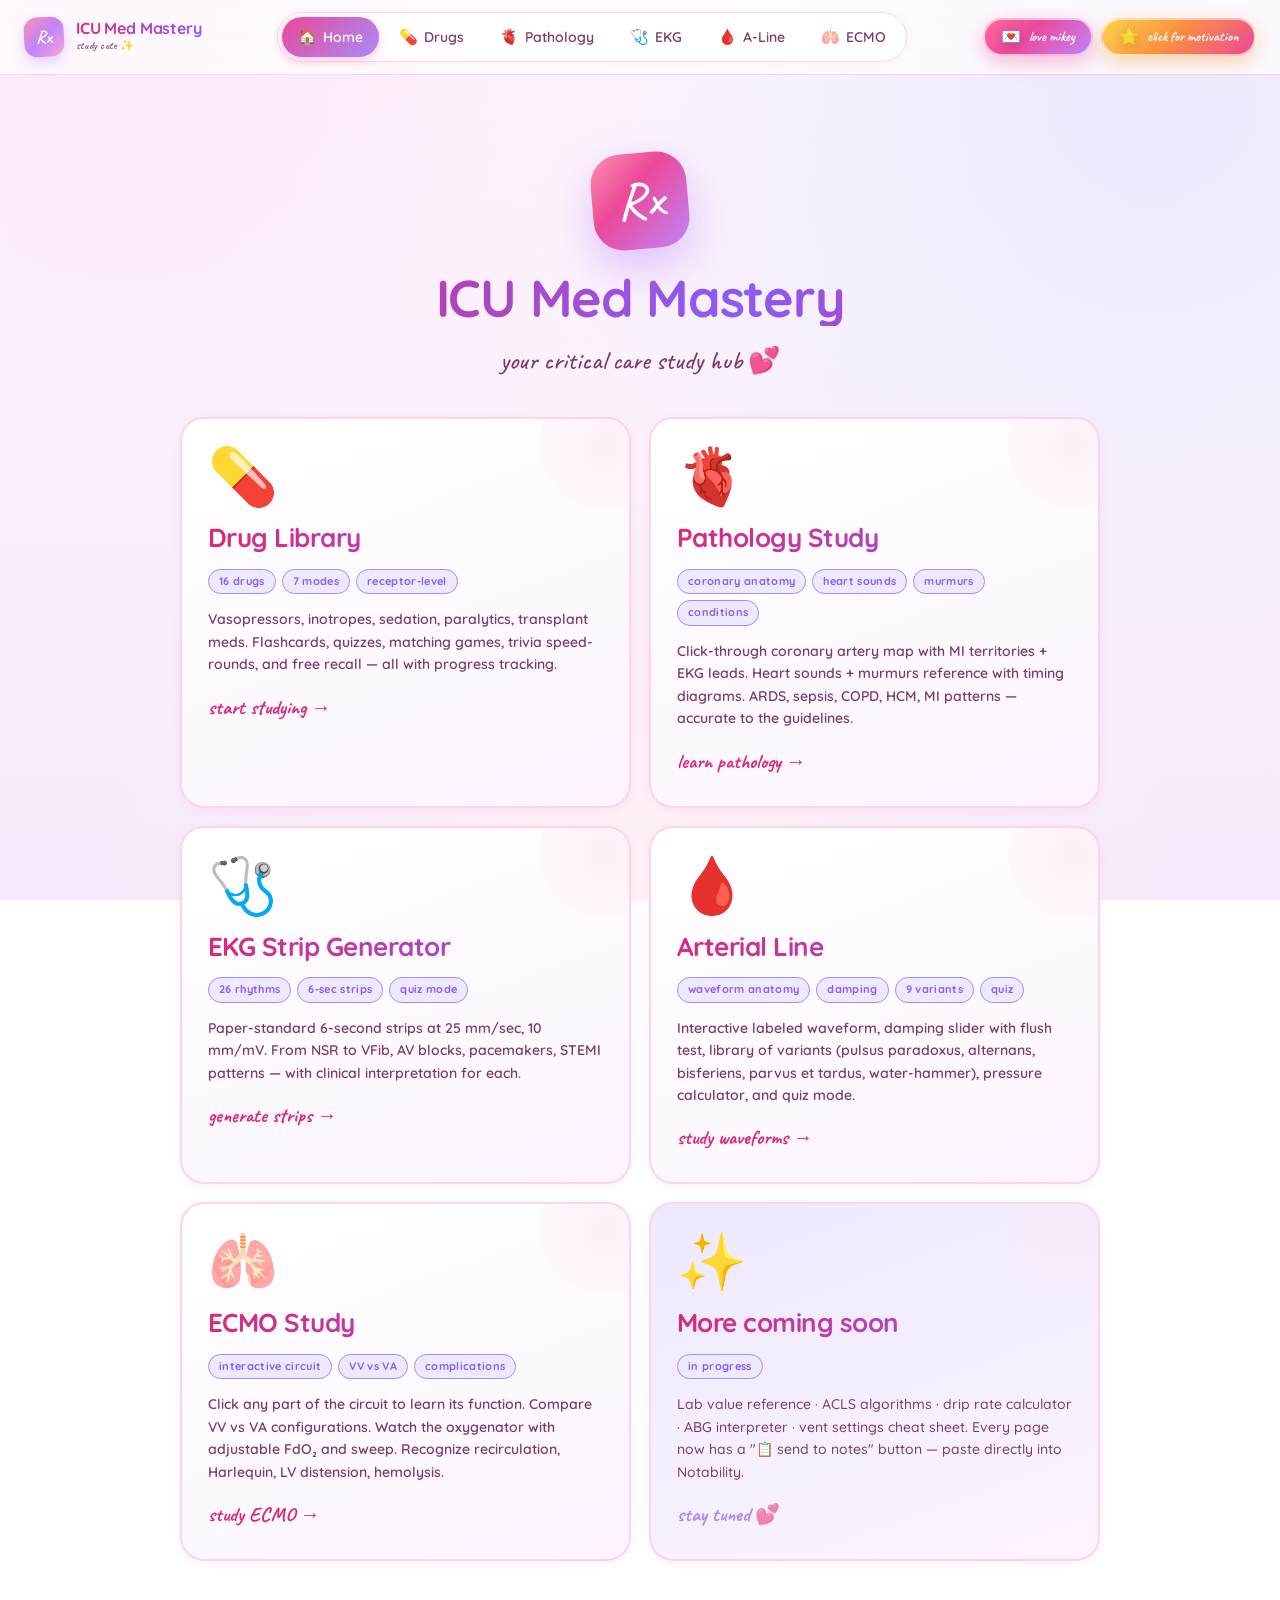
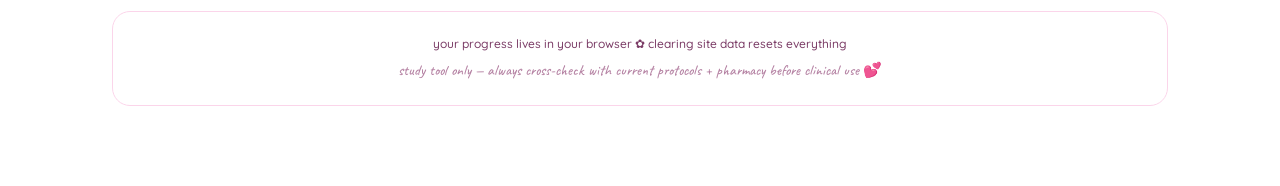
==== commit 4c203cfd: "Add Arterial Line waveform study section with anatomy, damping, variants, setup, quiz" ====
--- a/index.html
+++ b/index.html
@@ -57,6 +57,19 @@
           <span class="feature-cta">generate strips →</span>
         </a>
 
+        <a href="/aline" class="feature-card">
+          <div class="feature-icon">🩸</div>
+          <h2>Arterial Line</h2>
+          <div class="feature-tags">
+            <span class="feature-tag">waveform anatomy</span>
+            <span class="feature-tag">damping</span>
+            <span class="feature-tag">9 variants</span>
+            <span class="feature-tag">quiz</span>
+          </div>
+          <p>Interactive labeled waveform, damping slider with flush test, library of variants (pulsus paradoxus, alternans, bisferiens, parvus et tardus, water-hammer), pressure calculator, and quiz mode.</p>
+          <span class="feature-cta">study waveforms →</span>
+        </a>
+
         <a href="/ecmo" class="feature-card">
           <div class="feature-icon">🫁</div>
           <h2>ECMO Study</h2>
--- a/styles.css
+++ b/styles.css
@@ -1870,6 +1870,65 @@
 .export-btn.ghost {
   background: var(--paper);
   color: var(--ink-soft);
+}
+
+/* ───── AI Tutor buttons (ChatGPT + Gemini) ───── */
+.ai-buttons {
+  display: flex;
+  gap: 8px;
+  margin-top: 14px;
+  flex-wrap: wrap;
+}
+.ai-btn {
+  display: inline-flex;
+  align-items: center;
+  gap: 6px;
+  padding: 8px 14px;
+  border-radius: 999px;
+  font-family: inherit;
+  font-size: 13px;
+  font-weight: 700;
+  cursor: pointer;
+  text-decoration: none;
+  border: 2px solid transparent;
+  transition: all 0.18s ease;
+  box-shadow: var(--shadow-sm);
+}
+.ai-btn .ai-icon {
+  font-size: 16px;
+  line-height: 1;
+}
+.ai-btn:hover {
+  transform: translateY(-2px);
+  box-shadow: var(--shadow-md);
+}
+.ai-btn:active { transform: translateY(0); }
+
+.ai-btn.chatgpt {
+  background: linear-gradient(135deg, #d1fae5, #ecfdf5);
+  color: #047857;
+  border-color: #6ee7b7;
+}
+.ai-btn.chatgpt:hover {
+  background: linear-gradient(135deg, #10a37f, #34d399);
+  color: white;
+  border-color: #10a37f;
+}
+
+.ai-btn.gemini {
+  background: linear-gradient(135deg, #dbeafe, #ede9fe);
+  color: #1e40af;
+  border-color: #93c5fd;
+}
+.ai-btn.gemini:hover {
+  background: linear-gradient(135deg, #4285f4, #9b72cb);
+  color: white;
+  border-color: #4285f4;
+}
+
+/* When AI buttons follow export buttons in same area */
+.export-buttons + .ai-buttons {
+  margin-top: 8px;
 }
 
 /* ───── ECMO Page ───── */
